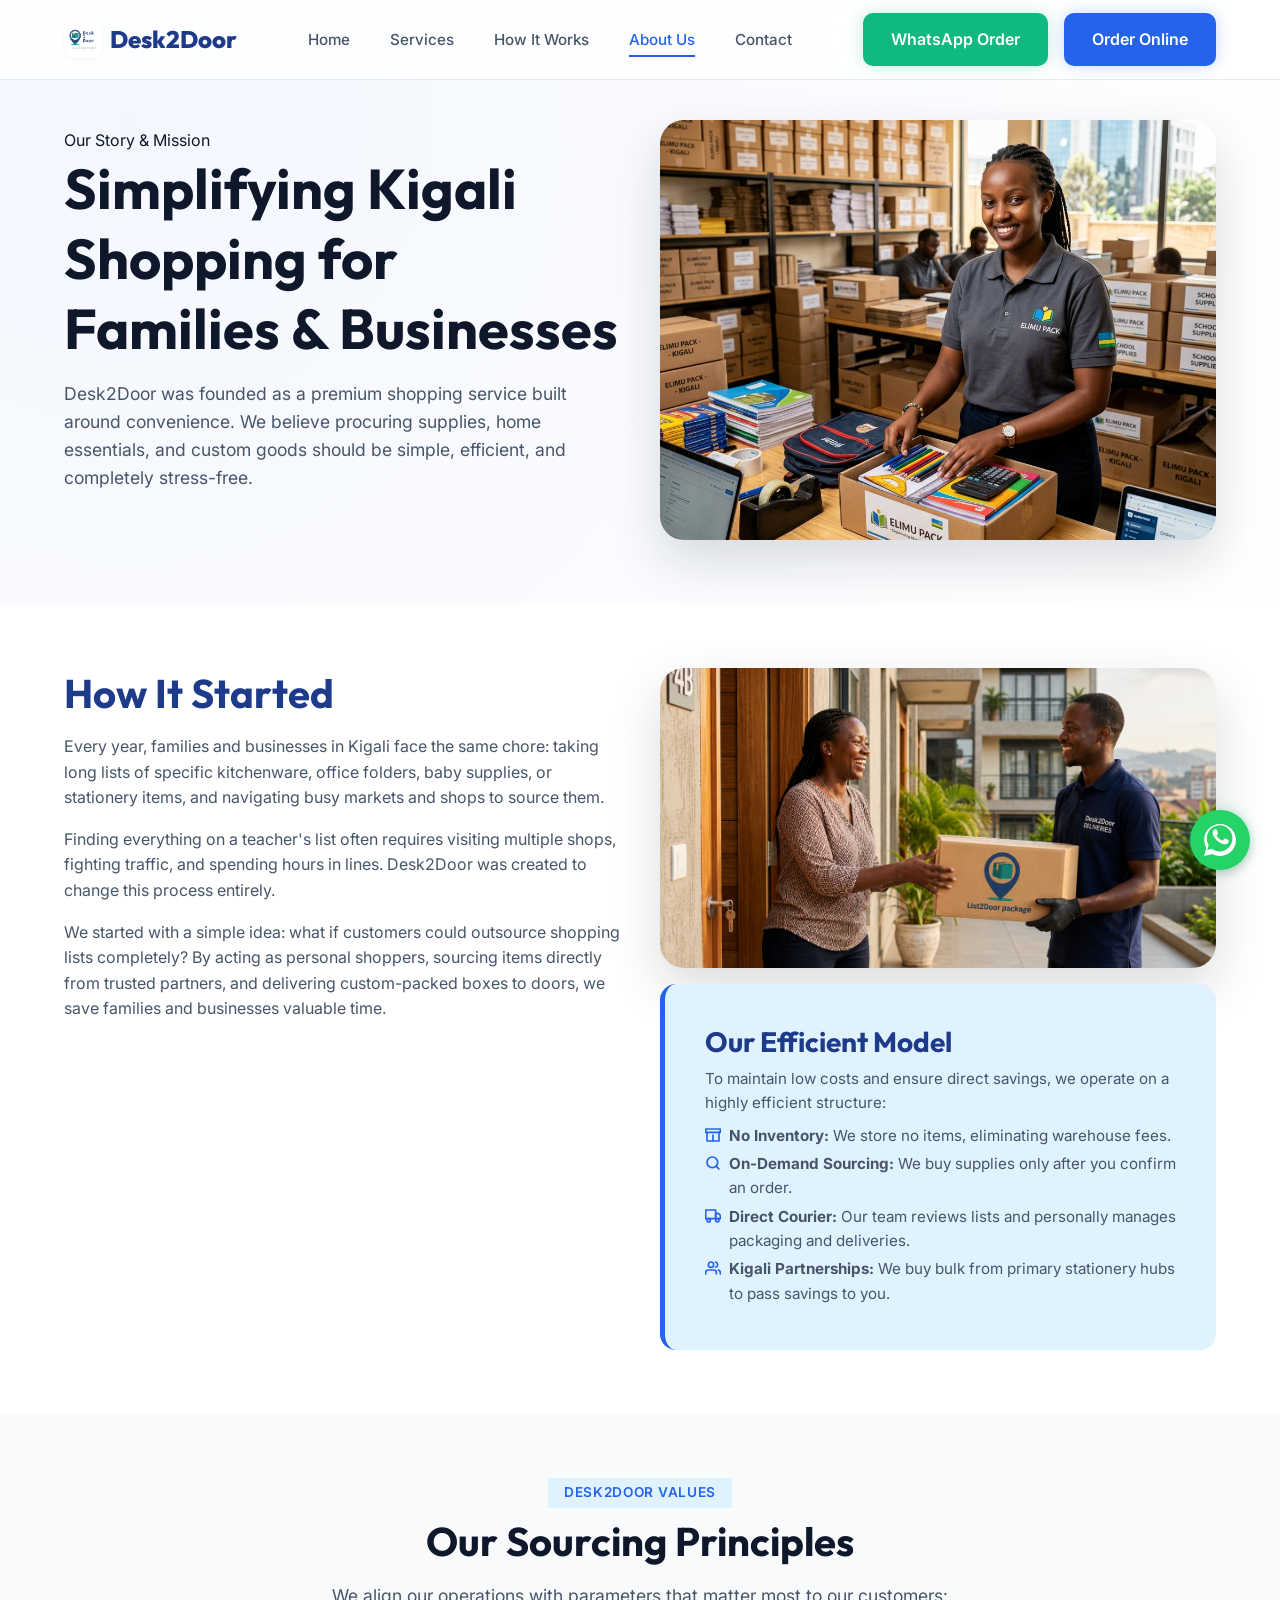
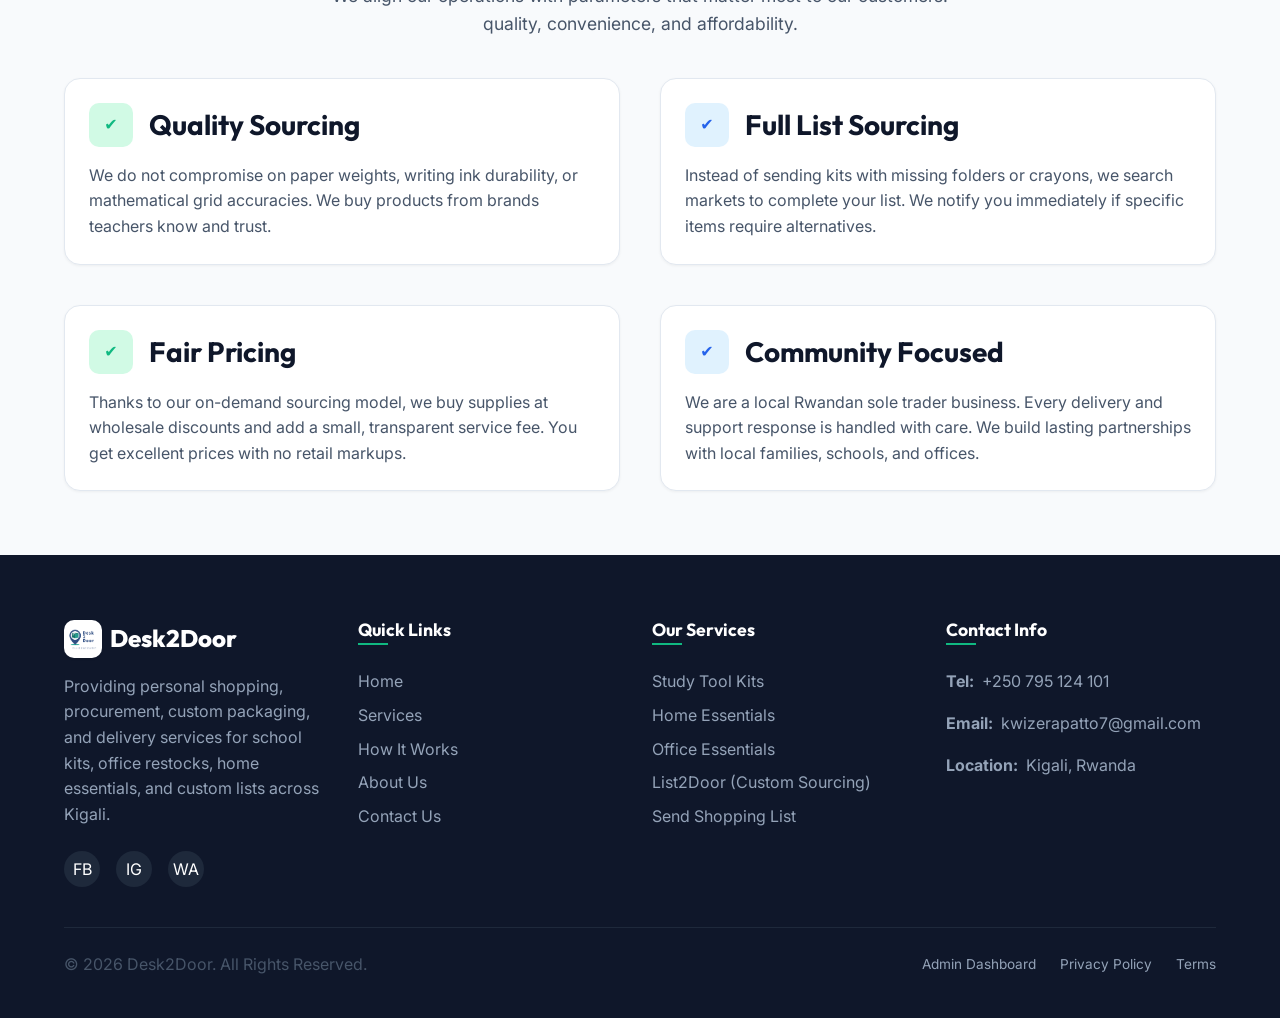
==== about.html @ 7e9309b1 "Initial commit - Desk2Door website" ====
<!DOCTYPE html>
<html lang="en">
<head>
    <meta charset="UTF-8">
    <meta name="viewport" content="width=device-width, initial-scale=1.0">
    <title>About Our Sourcing Business - Desk2Door</title>
    <meta name="description" content="Discover the story of Desk2Door. A premium personal shopping, procurement, custom packaging, and doorstep delivery service across Kigali.">
    <link rel="stylesheet" href="css/style.css">
</head>
<body>

    <!-- STICKY HEADER -->
    <header class="header">
        <div class="container">
            <a href="index.html" class="logo">
                <img src="images/logo.png" alt="Desk2Door Logo" class="logo-icon-img">
                Desk2Door
            </a>
            
            <ul class="nav-menu">
                <li><a href="index.html" class="nav-link">Home</a></li>
                <li><a href="services.html" class="nav-link">Services</a></li>
                <li><a href="how-it-works.html" class="nav-link">How It Works</a></li>
                <li><a href="about.html" class="nav-link active">About Us</a></li>
                <li><a href="contact.html" class="nav-link">Contact</a></li>
            </ul>
            
            <div class="header-actions">
                <a href="https://wa.me/250795124101?text=Hi%20Desk2Door%2C%20I%27d%20like%20to%20place%20an%20order." class="btn btn-secondary" target="_blank" rel="noopener">WhatsApp Order</a>
                <a href="order.html" class="btn btn-primary">Order Online</a>
            </div>
            
            <div class="hamburger">
                <span></span>
                <span></span>
                <span></span>
            </div>
        </div>
    </header>

    <!-- PAGE HERO -->
    <section class="section section-alt about-hero">
        <div class="container grid-2">
            <div class="hero-content reveal">
                <span class="tag tag-green">Our Story & Mission</span>
                <h1 style="margin-bottom: var(--space-md);">Simplifying Kigali Shopping for Families & Businesses</h1>
                <p class="hero-desc">Desk2Door was founded as a premium shopping service built around convenience. We believe procuring supplies, home essentials, and custom goods should be simple, efficient, and completely stress-free.</p>
            </div>
            <div class="flex-center reveal delay-200" style="position: relative;">
                <img
                    src="images/about_team.jpg"
                    alt="Desk2Door founder packing an order in Kigali"
                    class="about-photo"
                    loading="eager"
                />
            </div>
        </div>
    </section>

    <!-- STORY DETAILS -->
    <section class="section">
        <div class="container">
            <div class="grid-2">
                <div class="reveal">
                    <h2 style="margin-bottom: var(--space-md); color: var(--primary);">How It Started</h2>
                    <p style="margin-bottom: var(--space-md);">Every year, families and businesses in Kigali face the same chore: taking long lists of specific kitchenware, office folders, baby supplies, or stationery items, and navigating busy markets and shops to source them.</p>
                    <p style="margin-bottom: var(--space-md);">Finding everything on a teacher's list often requires visiting multiple shops, fighting traffic, and spending hours in lines. Desk2Door was created to change this process entirely.</p>
                    <p>We started with a simple idea: what if customers could outsource shopping lists completely? By acting as personal shoppers, sourcing items directly from trusted partners, and delivering custom-packed boxes to doors, we save families and businesses valuable time.</p>
                </div>
                
                <div class="reveal delay-200">
                    <img
                        src="images/hero_delivery 2.png"
                        alt="Desk2Door delivering an order to a customer in Kigali"
                        class="about-photo"
                        loading="lazy"
                        style="height: 300px; margin-bottom: var(--space-md);"
                    />
                    <div style="background-color: var(--accent); padding: var(--space-xl); border-radius: var(--radius-lg); border-left: 5px solid var(--primary-light);">
                        <h3 style="margin-bottom: var(--space-sm); color: var(--primary);">Our Efficient Model</h3>
                        <p style="font-size: 0.95rem; margin-bottom: var(--space-sm);">To maintain low costs and ensure direct savings, we operate on a highly efficient structure:</p>
                        <ul style="list-style: none; font-size: 0.95rem; color: var(--text-muted);">
                            <li style="margin-bottom: var(--space-xs); display: flex; gap: 8px; align-items: flex-start;">
                                <svg width="16" height="16" viewBox="0 0 24 24" fill="none" stroke="currentColor" stroke-width="2.5" stroke-linecap="round" stroke-linejoin="round" style="flex-shrink: 0; margin-top: 3px; color: var(--primary-light);"><polyline points="21 8 21 21 3 21 3 8"></polyline><rect x="1" y="3" width="22" height="5"></rect><line x1="12" y1="12" x2="12" y2="21"></line></svg>
                                <span><strong>No Inventory:</strong> We store no items, eliminating warehouse fees.</span>
                            </li>
                            <li style="margin-bottom: var(--space-xs); display: flex; gap: 8px; align-items: flex-start;">
                                <svg width="16" height="16" viewBox="0 0 24 24" fill="none" stroke="currentColor" stroke-width="2.5" stroke-linecap="round" stroke-linejoin="round" style="flex-shrink: 0; margin-top: 3px; color: var(--primary-light);"><circle cx="11" cy="11" r="8"></circle><line x1="21" y1="21" x2="16.65" y2="16.65"></line></svg>
                                <span><strong>On-Demand Sourcing:</strong> We buy supplies only after you confirm an order.</span>
                            </li>
                            <li style="margin-bottom: var(--space-xs); display: flex; gap: 8px; align-items: flex-start;">
                                <svg width="16" height="16" viewBox="0 0 24 24" fill="none" stroke="currentColor" stroke-width="2.5" stroke-linecap="round" stroke-linejoin="round" style="flex-shrink: 0; margin-top: 3px; color: var(--primary-light);"><rect x="1" y="3" width="15" height="13"></rect><polygon points="16 8 20 8 23 11 23 16 16 16 16 8"></polygon><circle cx="5.5" cy="18.5" r="2.5"></circle><circle cx="18.5" cy="18.5" r="2.5"></circle></svg>
                                <span><strong>Direct Courier:</strong> Our team reviews lists and personally manages packaging and deliveries.</span>
                            </li>
                            <li style="margin-bottom: var(--space-xs); display: flex; gap: 8px; align-items: flex-start;">
                                <svg width="16" height="16" viewBox="0 0 24 24" fill="none" stroke="currentColor" stroke-width="2.5" stroke-linecap="round" stroke-linejoin="round" style="flex-shrink: 0; margin-top: 3px; color: var(--primary-light);"><path d="M17 21v-2a4 4 0 0 0-4-4H5a4 4 0 0 0-4 4v2"></path><circle cx="9" cy="7" r="4"></circle><path d="M23 21v-2a4 4 0 0 0-3-3.87"></path><path d="M16 3.13a4 4 0 0 1 0 7.75"></path></svg>
                                <span><strong>Kigali Partnerships:</strong> We buy bulk from primary stationery hubs to pass savings to you.</span>
                            </li>
                        </ul>
                    </div>
                </div>
            </div>
        </div>
    </section>


    <!-- CORE VALUE PROPOSITIONS -->
    <section class="section section-alt">
        <div class="container">
            <div class="section-header reveal">
                <span class="tag">Desk2Door Values</span>
                <h2>Our Sourcing Principles</h2>
                <p>We align our operations with parameters that matter most to our customers: quality, convenience, and affordability.</p>
            </div>
            
            <div class="about-features-grid">
                <!-- Quality Sourcing -->
                <div class="core-val-card reveal delay-100">
                    <div class="core-val-header">
                        <div class="core-val-icon flex-center">✔</div>
                        <h3>Quality Sourcing</h3>
                    </div>
                    <p>We do not compromise on paper weights, writing ink durability, or mathematical grid accuracies. We buy products from brands teachers know and trust.</p>
                </div>

                <!-- Complete Fulfillment -->
                <div class="core-val-card reveal delay-200">
                    <div class="core-val-header">
                        <div class="core-val-icon flex-center">✔</div>
                        <h3>Full List Sourcing</h3>
                    </div>
                    <p>Instead of sending kits with missing folders or crayons, we search markets to complete your list. We notify you immediately if specific items require alternatives.</p>
                </div>

                <!-- Affordable Options -->
                <div class="core-val-card reveal delay-300">
                    <div class="core-val-header">
                        <div class="core-val-icon flex-center">✔</div>
                        <h3>Fair Pricing</h3>
                    </div>
                    <p>Thanks to our on-demand sourcing model, we buy supplies at wholesale discounts and add a small, transparent service fee. You get excellent prices with no retail markups.</p>
                </div>

                <!-- Personal Service -->
                <div class="core-val-card reveal delay-400">
                    <div class="core-val-header">
                        <div class="core-val-icon flex-center">✔</div>
                        <h3>Community Focused</h3>
                    </div>
                    <p>We are a local Rwandan sole trader business. Every delivery and support response is handled with care. We build lasting partnerships with local families, schools, and offices.</p>
                </div>
            </div>
        </div>
    </section>

    <!-- FOOTER -->
    <footer class="footer">
        <div class="container">
            <div class="grid-4 footer-top">
                <div class="footer-col">
                    <a href="index.html" class="footer-logo">
                        <img src="images/logo.png" alt="Desk2Door Logo" class="logo-icon-img">
                        Desk2Door
                    </a>
                    <p class="footer-desc">Providing personal shopping, procurement, custom packaging, and delivery services for school kits, office restocks, home essentials, and custom lists across Kigali.</p>
                    <div class="footer-socials">
                        <a href="#" class="footer-social-icon flex-center">FB</a>
                        <a href="#" class="footer-social-icon flex-center">IG</a>
                        <button class="footer-social-icon flex-center" data-wa-trigger="whatsapp_order" style="cursor:pointer; border:none;">WA</button>
                    </div>
                </div>
                <div class="footer-col">
                    <h4>Quick Links</h4>
                    <ul class="footer-links">
                        <li><a href="index.html">Home</a></li>
                        <li><a href="services.html">Services</a></li>
                        <li><a href="how-it-works.html">How It Works</a></li>
                        <li><a href="about.html">About Us</a></li>
                        <li><a href="contact.html">Contact Us</a></li>
                    </ul>
                </div>
                <div class="footer-col">
                    <h4>Our Services</h4>
                    <ul class="footer-links">
                        <li><a href="services.html">Study Tool Kits</a></li>
                        <li><a href="services.html">Home Essentials</a></li>
                        <li><a href="services.html">Office Essentials</a></li>
                        <li><a href="services.html">List2Door (Custom Sourcing)</a></li>
                        <li><a href="order.html">Send Shopping List</a></li>
                    </ul>
                </div>
                <div class="footer-col">
                    <h4>Contact Info</h4>
                    <ul class="footer-contact-info">
                        <li>
                            <strong>Tel:</strong> +250 795 124 101
                        </li>
                        <li>
                            <strong>Email:</strong> kwizerapatto7@gmail.com
                        </li>
                        <li>
                            <strong>Location:</strong> Kigali, Rwanda
                        </li>
                    </ul>
                </div>
            </div>
            <div class="footer-bottom">
                <p>&copy; 2026 Desk2Door. All Rights Reserved.</p>
                <div class="footer-bottom-links">
                    <a href="admin.html">Admin Dashboard</a>
                    <a href="#">Privacy Policy</a>
                    <a href="#">Terms</a>
                </div>
            </div>
        </div>
    </footer>

    <!-- WHATSAPP FLOATING BUTTON -->
    <a href="#" class="whatsapp-float flex-center" aria-label="Chat on WhatsApp">
        <svg viewBox="0 0 24 24" width="32" height="32" fill="currentColor">
            <path d="M.057 24l1.687-6.163c-1.041-1.804-1.588-3.849-1.587-5.946C.06 5.348 5.397.01 12.008.01c3.202.001 6.212 1.248 8.477 3.517 2.266 2.268 3.507 5.28 3.505 8.484-.004 6.657-5.34 11.997-11.953 11.997-2.005-.001-3.973-.504-5.729-1.464L0 24zm6.59-4.846c1.6.95 3.188 1.449 4.825 1.451 5.436 0 9.86-4.37 9.864-9.799.002-2.63-1.023-5.101-2.885-6.963C16.788 2.016 14.316.99 11.992.99c-5.442 0-9.87 4.372-9.874 9.802-.001 1.768.479 3.49 1.39 5.031l-.993 3.624 3.737-.977zm11.272-7.225c-.297-.148-1.758-.867-2.03-.967-.273-.099-.471-.148-.669.149-.197.297-.767.966-.94 1.164-.173.199-.347.223-.644.075-.297-.15-1.255-.463-2.39-1.475-.883-.788-1.48-1.761-1.653-2.059-.173-.297-.018-.458.13-.606.134-.133.298-.347.446-.52.149-.174.198-.298.298-.497.099-.198.05-.371-.025-.52-.075-.149-.669-1.612-.916-2.207-.242-.579-.487-.5-.669-.51-.173-.008-.371-.01-.568-.01-.198 0-.52.074-.792.372-.272.297-1.04 1.016-1.04 2.479 0 1.462 1.065 2.875 1.213 3.074.149.198 2.096 3.2 5.077 4.487.709.306 1.262.489 1.694.625.712.227 1.36.195 1.871.118.571-.085 1.758-.719 2.006-1.413.248-.694.248-1.289.173-1.413-.074-.124-.272-.198-.57-.347z"/>
        </svg>
    </a>

    <!-- SCRIPTS -->
    <script src="js/main.js"></script>
</body>
</html>
---- css/style.css ----
/* 
========================================================================
   Desk2Door - Design System & Global Stylesheet
========================================================================
   Brand Identity: Professional, Trustworthy, Modern, Family-Friendly
   Primary Colors: Deep Royal Blue (#1E3A8A) & Emerald Green (#10B981)
========================================================================
*/

@import url('https://fonts.googleapis.com/css2?family=Inter:wght@300;400;500;600;700&family=Outfit:wght@400;500;600;700;800&display=swap');

:root {
    /* Colors */
    --primary: #1E3A8A; /* Trustworthy Deep Blue */
    --primary-light: #2563EB; /* Interactive Blue */
    --primary-rgb: 30, 58, 138;
    --secondary: #10B981; /* Emerald Green for Actions/Education */
    --secondary-dark: #059669;
    --secondary-rgb: 16, 185, 129;
    --accent: #E0F2FE; /* Light sky blue background tint */
    --accent-green: #D1FAE5; /* Light emerald tint */
    
    /* Neutrals */
    --bg-main: #FFFFFF;
    --bg-alt: #F8FAFC; /* Soft Slate-50 */
    --bg-card: #FFFFFF;
    --border-color: #E2E8F0; /* Slate-200 */
    --text-main: #0F172A; /* Slate-900 */
    --text-muted: #475569; /* Slate-600 */
    --text-light: #64748B; /* Slate-500 */
    --white: #FFFFFF;
    --black: #000000;
    
    /* Typography */
    --font-sans: 'Inter', system-ui, -apple-system, BlinkMacSystemFont, sans-serif;
    --font-title: 'Outfit', var(--font-sans);
    
    /* Spacing */
    --space-xs: 0.25rem;
    --space-sm: 0.5rem;
    --space-md: 1rem;
    --space-lg: 1.5rem;
    --space-xl: 2.5rem;
    --space-xxl: 4rem;
    
    /* Borders & Shadow */
    --radius-sm: 6px;
    --radius-md: 10px;
    --radius-lg: 16px;
    --radius-xl: 24px;
    --radius-round: 50%;
    
    --shadow-sm: 0 1px 3px rgba(0, 0, 0, 0.05);
    --shadow-md: 0 4px 6px -1px rgba(0, 0, 0, 0.05), 0 2px 4px -1px rgba(0, 0, 0, 0.03);
    --shadow-lg: 0 10px 25px -5px rgba(0, 0, 0, 0.05), 0 8px 10px -6px rgba(0, 0, 0, 0.03);
    --shadow-xl: 0 25px 50px -12px rgba(15, 23, 42, 0.08);
    --shadow-glow-blue: 0 0 15px rgba(37, 99, 235, 0.25);
    --shadow-glow-green: 0 0 15px rgba(16, 185, 129, 0.25);
    
    /* Animation Transitions */
    --transition-fast: 0.15s ease;
    --transition-normal: 0.3s cubic-bezier(0.4, 0, 0.2, 1);
    --transition-slow: 0.5s cubic-bezier(0.4, 0, 0.2, 1);
    
    /* Headers & Layout height variables */
    --header-height: 80px;
}

/* ========================================================================
   Reset & Base Styles
   ======================================================================== */
*, *::before, *::after {
    box-sizing: border-box;
    margin: 0;
    padding: 0;
}

html {
    scroll-behavior: smooth;
    font-size: 16px;
    -webkit-tap-highlight-color: transparent;
}

body {
    font-family: var(--font-sans);
    color: var(--text-main);
    background-color: var(--bg-main);
    line-height: 1.6;
    overflow-x: hidden;
    -webkit-font-smoothing: antialiased;
}

a {
    color: inherit;
    text-decoration: none;
    transition: var(--transition-fast);
}

button, input, select, textarea {
    font-family: inherit;
    font-size: inherit;
    color: inherit;
    border: none;
    background: none;
    outline: none;
}

img, svg {
    max-width: 100%;
    height: auto;
    display: block;
}

/* Typography elements */
h1, h2, h3, h4, h5, h6 {
    font-family: var(--font-title);
    font-weight: 700;
    line-height: 1.25;
    color: var(--text-main);
}

h1 { font-size: 2.5rem; }
h2 { font-size: 2rem; }
h3 { font-size: 1.5rem; }
h4 { font-size: 1.25rem; }

@media (min-width: 768px) {
    h1 { font-size: 3.5rem; }
    h2 { font-size: 2.5rem; }
    h3 { font-size: 1.75rem; }
}

p {
    color: var(--text-muted);
}

/* ========================================================================
   Layout Utilities
   ======================================================================== */
.container {
    width: 100%;
    max-width: 1200px;
    margin: 0 auto;
    padding: 0 var(--space-lg);
}

.section {
    padding: var(--space-xxl) 0;
}

.section-alt {
    background-color: var(--bg-alt);
}

.flex-center {
    display: flex;
    align-items: center;
    justify-content: center;
}

.grid-2 {
    display: grid;
    grid-template-columns: 1fr;
    gap: var(--space-xl);
}

.grid-3 {
    display: grid;
    grid-template-columns: 1fr;
    gap: var(--space-lg);
}

.grid-4 {
    display: grid;
    grid-template-columns: 1fr;
    gap: var(--space-lg);
}

@media (min-width: 768px) {
    .grid-2 { grid-template-columns: repeat(2, 1fr); }
    .grid-3 { grid-template-columns: repeat(3, 1fr); }
    .grid-4 { grid-template-columns: repeat(2, 1fr); }
}

@media (min-width: 1024px) {
    .grid-4 { grid-template-columns: repeat(4, 1fr); }
}

.section-header {
    text-align: center;
    max-width: 650px;
    margin: 0 auto var(--space-xl) auto;
}

.section-header .tag {
    display: inline-block;
    padding: var(--space-xs) var(--space-md);
    background-color: var(--accent);
    color: var(--primary-light);
    border-radius: var(--radius-full);
    font-size: 0.85rem;
    font-weight: 600;
    text-transform: uppercase;
    letter-spacing: 0.05em;
    margin-bottom: var(--space-sm);
}

.section-header .tag-green {
    background-color: var(--accent-green);
    color: var(--secondary-dark);
}

.section-header h2 {
    margin-bottom: var(--space-md);
}

.section-header p {
    font-size: 1.1rem;
}

/* ========================================================================
   Buttons
   ======================================================================== */
.btn {
    display: inline-flex;
    align-items: center;
    justify-content: center;
    padding: 0.85rem 1.75rem;
    font-weight: 600;
    border-radius: var(--radius-md);
    cursor: pointer;
    transition: var(--transition-normal);
    gap: var(--space-sm);
    text-align: center;
    position: relative;
    overflow: hidden;
}

.btn-primary {
    background-color: var(--primary-light);
    color: var(--white);
    box-shadow: var(--shadow-glow-blue);
}

.btn-primary:hover {
    background-color: var(--primary);
    transform: translateY(-2px);
    box-shadow: 0 12px 20px -5px rgba(37, 99, 235, 0.4);
}

.btn-secondary {
    background-color: var(--secondary);
    color: var(--white);
    box-shadow: var(--shadow-glow-green);
}

.btn-secondary:hover {
    background-color: var(--secondary-dark);
    transform: translateY(-2px);
    box-shadow: 0 12px 20px -5px rgba(16, 185, 129, 0.4);
}

.btn-outline {
    background-color: transparent;
    color: var(--primary);
    border: 2px solid var(--primary);
}

.btn-outline:hover {
    background-color: var(--accent);
    transform: translateY(-2px);
}

.btn-white {
    background-color: var(--white);
    color: var(--primary-light);
    box-shadow: var(--shadow-md);
}

.btn-white:hover {
    background-color: var(--bg-alt);
    transform: translateY(-2px);
    box-shadow: var(--shadow-lg);
}

.btn-block {
    display: flex;
    width: 100%;
}

/* ========================================================================
   Navigation Header
   ======================================================================== */
.header {
    height: var(--header-height);
    background-color: rgba(255, 255, 255, 0.8);
    backdrop-filter: blur(12px);
    -webkit-backdrop-filter: blur(12px);
    border-bottom: 1px solid var(--border-color);
    position: fixed;
    top: 0;
    left: 0;
    width: 100%;
    z-index: 1000;
    transition: var(--transition-normal);
}

.header.scrolled {
    height: 70px;
    box-shadow: var(--shadow-sm);
    background-color: rgba(255, 255, 255, 0.95);
}

.header .container {
    height: 100%;
    display: flex;
    align-items: center;
    justify-content: space-between;
}

.logo {
    display: flex;
    align-items: center;
    gap: var(--space-sm);
    font-family: var(--font-title);
    font-size: 1.5rem;
    font-weight: 800;
    color: var(--primary);
}

.logo span {
    color: var(--secondary);
}

.logo-icon {
    width: 38px;
    height: 38px;
    background: linear-gradient(135deg, var(--primary-light), var(--secondary));
    border-radius: var(--radius-md);
    color: var(--white);
    font-weight: 800;
    display: flex;
    align-items: center;
    justify-content: center;
    font-size: 1.25rem;
    box-shadow: var(--shadow-md);
}

.logo-icon-img {
    width: 38px;
    height: 38px;
    object-fit: contain;
    border-radius: var(--radius-md);
    box-shadow: var(--shadow-sm);
    display: block;
}


.nav-menu {
    display: flex;
    align-items: center;
    gap: var(--space-xl);
    list-style: none;
}

.nav-link {
    font-size: 0.95rem;
    font-weight: 500;
    color: var(--text-muted);
    position: relative;
    padding: var(--space-sm) 0;
}

.nav-link::after {
    content: '';
    position: absolute;
    bottom: 0;
    left: 0;
    width: 0;
    height: 2px;
    background-color: var(--primary-light);
    transition: var(--transition-normal);
}

.nav-link:hover, .nav-link.active {
    color: var(--primary-light);
}

.nav-link.active::after {
    width: 100%;
}

.header-actions {
    display: flex;
    align-items: center;
    gap: var(--space-md);
}

.hamburger {
    display: none;
    cursor: pointer;
    flex-direction: column;
    justify-content: space-between;
    width: 24px;
    height: 18px;
}

.hamburger span {
    display: block;
    height: 2px;
    width: 100%;
    background-color: var(--text-main);
    border-radius: var(--radius-full);
    transition: var(--transition-normal);
}

@media (max-width: 991px) {
    .hamburger {
        display: flex;
    }
    
    .nav-menu {
        position: fixed;
        top: var(--header-height);
        left: -100%;
        width: 100%;
        height: calc(100vh - var(--header-height));
        background-color: var(--bg-main);
        flex-direction: column;
        align-items: center;
        justify-content: flex-start;
        padding-top: var(--space-xl);
        gap: var(--space-lg);
        transition: var(--transition-normal);
        border-top: 1px solid var(--border-color);
        box-shadow: var(--shadow-xl);
    }
    
    .nav-menu.active {
        left: 0;
    }
    
    .header-actions {
        display: flex;
        gap: var(--space-sm);
    }

    .header-actions .btn {
        font-size: 0.78rem;
        padding: 0.45rem 0.8rem;
        white-space: nowrap;
    }
    
    .nav-menu .menu-cta {
        width: 80%;
        margin-top: var(--space-md);
    }
    
    /* Hamburger toggle animation */
    .hamburger.active span:nth-child(1) {
        transform: translateY(8px) rotate(45deg);
    }
    
    .hamburger.active span:nth-child(2) {
        opacity: 0;
    }
    
    .hamburger.active span:nth-child(3) {
        transform: translateY(-8px) rotate(-45deg);
    }
}

/* ========================================================================
   Hero Section
   ======================================================================== */
.hero {
    padding-top: calc(var(--header-height) + var(--space-xl));
    padding-bottom: var(--space-xxl);
    background: radial-gradient(circle at 80% 20%, rgba(16, 185, 129, 0.08) 0%, rgba(37, 99, 235, 0.05) 50%, #ffffff 100%);
    position: relative;
    overflow: hidden;
}

.hero::after {
    content: '';
    position: absolute;
    width: 300px;
    height: 300px;
    border-radius: var(--radius-round);
    background: radial-gradient(circle, rgba(16, 185, 129, 0.1) 0%, transparent 70%);
    bottom: -100px;
    left: -50px;
    z-index: -1;
}

.hero-content {
    display: flex;
    flex-direction: column;
    justify-content: center;
}

.hero-tag {
    display: inline-flex;
    align-items: center;
    gap: var(--space-sm);
    padding: var(--space-xs) var(--space-md);
    background-color: var(--accent-green);
    color: var(--secondary-dark);
    border-radius: var(--radius-full);
    font-size: 0.85rem;
    font-weight: 600;
    width: fit-content;
    margin-bottom: var(--space-md);
    box-shadow: var(--shadow-sm);
}

.hero-tag svg {
    fill: currentColor;
}

.hero-title {
    margin-bottom: var(--space-md);
    letter-spacing: -0.02em;
}

.hero-title span {
    background: linear-gradient(135deg, var(--primary-light), var(--secondary));
    -webkit-background-clip: text;
    -webkit-text-fill-color: transparent;
}

.hero-desc {
    font-size: 1.1rem;
    margin-bottom: var(--space-xl);
    max-width: 550px;
}

.hero-actions {
    display: flex;
    flex-wrap: wrap;
    gap: var(--space-md);
    margin-bottom: var(--space-xl);
}

.hero-stats {
    display: grid;
    grid-template-columns: repeat(3, 1fr);
    gap: var(--space-md);
    border-top: 1px solid var(--border-color);
    padding-top: var(--space-lg);
    max-width: 500px;
}

.hero-stat-val {
    font-family: var(--font-title);
    font-size: 1.75rem;
    font-weight: 800;
    color: var(--primary);
}

.hero-stat-lbl {
    font-size: 0.85rem;
    color: var(--text-light);
}

.hero-image-wrapper {
    position: relative;
    display: flex;
    justify-content: center;
    align-items: center;
}

.hero-image-bg {
    position: absolute;
    width: 85%;
    height: 85%;
    background: linear-gradient(135deg, rgba(37, 99, 235, 0.1) 0%, rgba(16, 185, 129, 0.1) 100%);
    border-radius: 30% 70% 70% 30% / 30% 30% 70% 70%;
    z-index: 1;
    animation: blobMorph 12s ease-in-out infinite alternate;
}

.hero-image {
    z-index: 2;
    filter: drop-shadow(0 20px 30px rgba(15, 23, 42, 0.12));
    border-radius: var(--radius-lg);
    object-fit: cover;
    width: 80%;
}

/* Real photo version of hero image */
.hero-photo {
    z-index: 2;
    width: 100%;
    height: 480px;
    object-fit: cover;
    object-position: center top;
    border-radius: var(--radius-xl);
    box-shadow: 0 25px 60px rgba(15, 23, 42, 0.18);
    display: block;
}

/* Category card photo thumbnail */
.category-card-photo {
    width: 100%;
    height: 160px;
    object-fit: cover;
    border-radius: var(--radius-md) var(--radius-md) 0 0;
    display: block;
    transition: transform 0.4s ease;
}

.category-card:hover .category-card-photo {
    transform: scale(1.05);
}

/* Service card photo */
.service-photo {
    width: 100%;
    height: 200px;
    object-fit: cover;
    border-radius: var(--radius-md) var(--radius-md) 0 0;
    display: block;
    transition: transform 0.4s ease;
}

.service-card:hover .service-photo {
    transform: scale(1.04);
}

/* About page story photo */
.about-photo {
    width: 100%;
    height: 420px;
    object-fit: cover;
    object-position: center;
    border-radius: var(--radius-xl);
    box-shadow: 0 20px 50px rgba(15, 23, 42, 0.15);
    display: block;
}

.floating-card {
    position: absolute;
    background-color: var(--white);
    padding: var(--space-sm) var(--space-md);
    border-radius: var(--radius-md);
    box-shadow: var(--shadow-lg);
    display: flex;
    align-items: center;
    gap: var(--space-sm);
    z-index: 3;
    animation: floating 4s ease-in-out infinite;
}

.floating-card-1 {
    top: 10%;
    left: 5%;
    animation-delay: 0s;
}

.floating-card-2 {
    bottom: 15%;
    right: 5%;
    animation-delay: 2s;
}

.floating-card-icon {
    width: 32px;
    height: 32px;
    background-color: var(--accent-green);
    color: var(--secondary);
    border-radius: var(--radius-round);
    display: flex;
    align-items: center;
    justify-content: center;
    font-size: 0.95rem;
}

.floating-card-1 .floating-card-icon {
    background-color: var(--accent);
    color: var(--primary-light);
}

.floating-card-text p {
    font-weight: 700;
    font-size: 0.85rem;
    color: var(--text-main);
}

.floating-card-text span {
    font-size: 0.75rem;
    color: var(--text-light);
}

/* Morphing Blob & Float Keyframes */
@keyframes blobMorph {
    0% { border-radius: 30% 70% 70% 30% / 30% 30% 70% 70%; }
    50% { border-radius: 50% 50% 30% 70% / 50% 60% 40% 60%; }
    100% { border-radius: 70% 30% 50% 50% / 30% 60% 40% 70%; }
}

@keyframes floating {
    0% { transform: translateY(0px); }
    50% { transform: translateY(-10px); }
    100% { transform: translateY(0px); }
}

@keyframes pulse {
    0% { transform: scale(1); box-shadow: 0 0 0 0 rgba(16, 185, 129, 0.4); }
    70% { transform: scale(1.05); box-shadow: 0 0 0 15px rgba(16, 185, 129, 0); }
    100% { transform: scale(1); box-shadow: 0 0 0 0 rgba(16, 185, 129, 0); }
}

/* ========================================================================
   Features & Benefits Sections
   ======================================================================== */
.benefit-card {
    background-color: var(--bg-card);
    border: 1px solid var(--border-color);
    border-radius: var(--radius-lg);
    padding: var(--space-xl);
    transition: var(--transition-normal);
    position: relative;
    overflow: hidden;
}

.benefit-card::before {
    content: '';
    position: absolute;
    top: 0;
    left: 0;
    width: 4px;
    height: 100%;
    background: linear-gradient(to bottom, var(--primary-light), var(--secondary));
    opacity: 0;
    transition: var(--transition-normal);
}

.benefit-card:hover {
    transform: translateY(-5px);
    box-shadow: var(--shadow-lg);
    border-color: transparent;
}

.benefit-card:hover::before {
    opacity: 1;
}

.benefit-icon-box {
    width: 50px;
    height: 50px;
    background-color: var(--accent);
    color: var(--primary-light);
    border-radius: var(--radius-md);
    margin-bottom: var(--space-lg);
    font-size: 1.5rem;
}

.benefit-card:nth-child(even) .benefit-icon-box {
    background-color: var(--accent-green);
    color: var(--secondary);
}

.benefit-card h3 {
    margin-bottom: var(--space-sm);
}

/* ========================================================================
   Timeline Process (How It Works)
   ======================================================================== */
.timeline {
    position: relative;
    max-width: 800px;
    margin: 0 auto;
    padding: var(--space-md) 0;
}

.timeline::after {
    content: '';
    position: absolute;
    width: 3px;
    background-color: var(--border-color);
    top: 0;
    bottom: 0;
    left: 31px;
    margin-left: -1.5px;
}

.timeline-item {
    padding: var(--space-md) var(--space-md) var(--space-xl) var(--space-xxl);
    position: relative;
    background-color: transparent;
}

.timeline-badge {
    width: 40px;
    height: 40px;
    border-radius: var(--radius-round);
    background-color: var(--white);
    border: 3px solid var(--primary-light);
    position: absolute;
    left: 11px;
    top: 15px;
    z-index: 2;
    color: var(--primary);
    font-weight: 700;
    font-family: var(--font-title);
    font-size: 1.1rem;
}

.timeline-item:nth-child(even) .timeline-badge {
    border-color: var(--secondary);
    color: var(--secondary-dark);
}

.timeline-content {
    background-color: var(--bg-card);
    padding: var(--space-lg);
    border-radius: var(--radius-lg);
    border: 1px solid var(--border-color);
    box-shadow: var(--shadow-sm);
    transition: var(--transition-normal);
}

.timeline-content:hover {
    transform: translateX(5px);
    box-shadow: var(--shadow-md);
    border-color: rgba(var(--primary-rgb), 0.2);
}

.timeline-content h3 {
    margin-bottom: var(--space-sm);
}

@media (min-width: 768px) {
    .timeline::after {
        left: 50%;
    }
    
    .timeline-item {
        width: 50%;
        padding: var(--space-lg) var(--space-xl);
    }
    
    .timeline-item:nth-child(odd) {
        left: 0;
        text-align: right;
    }
    
    .timeline-item:nth-child(even) {
        left: 50%;
    }
    
    .timeline-badge {
        left: 50%;
        margin-left: -20px;
        top: 25px;
    }
    
    .timeline-item:nth-child(odd) .timeline-content:hover {
        transform: translateX(-5px);
    }
}

/* ========================================================================
   Pricing / Service Tiers (Services Page)
   ======================================================================== */
.pricing-card {
    background-color: var(--bg-card);
    border: 1px solid var(--border-color);
    border-radius: var(--radius-lg);
    padding: var(--space-xl);
    position: relative;
    display: flex;
    flex-direction: column;
    justify-content: space-between;
    transition: var(--transition-normal);
}

.pricing-card.popular {
    border: 2px solid var(--primary-light);
    box-shadow: var(--shadow-lg);
    transform: scale(1.03);
}

@media (max-width: 767px) {
    .pricing-card.popular {
        transform: scale(1);
        margin: var(--space-md) 0;
    }
}

.popular-badge {
    position: absolute;
    top: -15px;
    left: 50%;
    transform: translateX(-50%);
    background-color: var(--primary-light);
    color: var(--white);
    padding: var(--space-xs) var(--space-md);
    font-size: 0.75rem;
    font-weight: 700;
    border-radius: var(--radius-full);
    text-transform: uppercase;
    letter-spacing: 0.05em;
}

.pricing-header h3 {
    font-size: 1.5rem;
    margin-bottom: var(--space-sm);
}

.pricing-desc {
    font-size: 0.9rem;
    margin-bottom: var(--space-md);
}

.pricing-price {
    font-family: var(--font-title);
    font-size: 2.25rem;
    font-weight: 800;
    color: var(--primary);
    margin-bottom: var(--space-lg);
    display: flex;
    align-items: baseline;
}

.pricing-price span {
    font-size: 1rem;
    color: var(--text-muted);
    font-weight: 400;
    margin-left: var(--space-xs);
}

.pricing-features {
    list-style: none;
    margin-bottom: var(--space-xl);
}

.pricing-features li {
    display: flex;
    align-items: center;
    gap: var(--space-sm);
    font-size: 0.95rem;
    color: var(--text-muted);
    margin-bottom: var(--space-md);
}

.pricing-features li svg {
    color: var(--secondary);
    flex-shrink: 0;
}

/* Customized Clarification Banner */
.custom-clarification {
    background: linear-gradient(135deg, rgba(37, 99, 235, 0.05) 0%, rgba(16, 185, 129, 0.05) 100%);
    border: 1px solid rgba(var(--primary-rgb), 0.1);
    border-radius: var(--radius-lg);
    padding: var(--space-xl);
    text-align: center;
    margin-top: var(--space-xxl);
}

.custom-clarification h3 {
    margin-bottom: var(--space-sm);
    color: var(--primary);
}

/* ========================================================================
   Form Styles (Order & Contact)
   ======================================================================== */
.form-card {
    background-color: var(--bg-card);
    border: 1px solid var(--border-color);
    border-radius: var(--radius-lg);
    padding: var(--space-xl);
    box-shadow: var(--shadow-lg);
}

.form-grid {
    display: grid;
    grid-template-columns: 1fr;
    gap: var(--space-lg);
}

@media (min-width: 768px) {
    .form-grid.two-cols {
        grid-template-columns: repeat(2, 1fr);
    }
}

.form-group {
    display: flex;
    flex-direction: column;
    gap: var(--space-xs);
}

.form-label {
    font-size: 0.9rem;
    font-weight: 600;
    color: var(--text-main);
}

.form-control {
    width: 100%;
    padding: 0.75rem 1rem;
    border: 1.5px solid var(--border-color);
    border-radius: var(--radius-md);
    background-color: var(--bg-alt);
    font-family: var(--font-sans);
    transition: var(--transition-normal);
}

.form-control:focus {
    background-color: var(--white);
    border-color: var(--primary-light);
    box-shadow: 0 0 0 4px rgba(37, 99, 235, 0.1);
}

/* File Upload Field Styles */
.file-upload-wrapper {
    position: relative;
    border: 2.5px dashed var(--border-color);
    border-radius: var(--radius-lg);
    padding: var(--space-xl);
    text-align: center;
    background-color: var(--bg-alt);
    cursor: pointer;
    transition: var(--transition-normal);
}

.file-upload-wrapper.dragover, .file-upload-wrapper:hover {
    border-color: var(--primary-light);
    background-color: var(--accent);
}

.file-upload-input {
    position: absolute;
    width: 100%;
    height: 100%;
    top: 0;
    left: 0;
    opacity: 0;
    cursor: pointer;
}

.file-upload-icon {
    font-size: 2.5rem;
    color: var(--text-light);
    margin-bottom: var(--space-sm);
}

.file-upload-wrapper.has-file .file-upload-icon {
    color: var(--secondary);
}

.file-upload-text {
    font-size: 0.95rem;
    color: var(--text-muted);
}

.file-upload-text span {
    color: var(--primary-light);
    font-weight: 600;
}

.file-upload-text small {
    display: block;
    color: var(--text-light);
    margin-top: var(--space-xs);
}

/* Payment selection grid */
.payment-selector-grid {
    display: grid;
    grid-template-columns: repeat(3, 1fr);
    gap: var(--space-md);
}

@media (max-width: 576px) {
    .payment-selector-grid {
        grid-template-columns: 1fr;
    }
}

.payment-card {
    border: 2px solid var(--border-color);
    padding: var(--space-md);
    border-radius: var(--radius-md);
    text-align: center;
    cursor: pointer;
    transition: var(--transition-normal);
    position: relative;
}

.payment-card:hover {
    border-color: var(--primary-light);
    background-color: var(--accent);
}

.payment-card.selected {
    border-color: var(--primary-light);
    background-color: var(--accent);
}

.payment-card input[type="radio"] {
    position: absolute;
    opacity: 0;
}

.payment-card:focus-within {
    outline: 2px solid var(--primary-light);
    outline-offset: 2px;
}

.payment-card-icon {
    font-size: 1.5rem;
    margin-bottom: var(--space-xs);
}

.payment-card h4 {
    font-size: 0.9rem;
}

/* Dynamic Order Form Success Message */
.form-success-card {
    text-align: center;
    padding: var(--space-xxl) var(--space-xl);
}

.form-success-icon {
    width: 80px;
    height: 80px;
    background-color: var(--accent-green);
    color: var(--secondary);
    border-radius: var(--radius-round);
    font-size: 3rem;
    margin: 0 auto var(--space-lg) auto;
}

.form-success-card h2 {
    margin-bottom: var(--space-sm);
}

.form-success-card p {
    margin-bottom: var(--space-xl);
    max-width: 500px;
    margin-left: auto;
    margin-right: auto;
}

/* ========================================================================
   Testimonials (Home Page)
   ======================================================================== */
.testimonial-card {
    background-color: var(--bg-card);
    border: 1px solid var(--border-color);
    border-radius: var(--radius-lg);
    padding: var(--space-lg);
    box-shadow: var(--shadow-sm);
}

.testimonial-text {
    font-style: italic;
    margin-bottom: var(--space-lg);
}

.testimonial-author {
    display: flex;
    align-items: center;
    gap: var(--space-md);
}

.testimonial-author-img {
    width: 48px;
    height: 48px;
    border-radius: var(--radius-round);
    background-color: var(--accent);
    color: var(--primary-light);
    font-weight: 700;
    font-size: 1.1rem;
}

.testimonial-author-info h4 {
    font-size: 0.95rem;
}

.testimonial-author-info p {
    font-size: 0.85rem;
    color: var(--text-light);
}

.star-rating {
    color: #FBBF24; /* Amber star colors */
    display: flex;
    gap: var(--space-xs);
    margin-bottom: var(--space-sm);
}

/* ========================================================================
   Frequently Asked Questions (FAQ) Accordion
   ======================================================================== */
.faq-list {
    max-width: 750px;
    margin: 0 auto;
}

.faq-item {
    border-bottom: 1px solid var(--border-color);
    margin-bottom: var(--space-md);
}

.faq-question {
    display: flex;
    justify-content: space-between;
    align-items: center;
    padding: var(--space-md) 0;
    cursor: pointer;
    font-weight: 600;
    font-family: var(--font-title);
    font-size: 1.1rem;
}

.faq-toggle-icon {
    font-size: 1.25rem;
    transition: var(--transition-normal);
}

.faq-answer {
    max-height: 0;
    overflow: hidden;
    transition: max-height var(--transition-normal) ease-out;
}

.faq-answer-content {
    padding-bottom: var(--space-md);
    color: var(--text-muted);
}

.faq-item.active .faq-toggle-icon {
    transform: rotate(180deg);
}

/* ========================================================================
   Admin Dashboard Layout
   ======================================================================== */
.admin-container {
    padding-top: calc(var(--header-height) + var(--space-xl));
    padding-bottom: var(--space-xxl);
}

.admin-header-row {
    display: flex;
    justify-content: space-between;
    align-items: center;
    flex-wrap: wrap;
    gap: var(--space-md);
    margin-bottom: var(--space-xl);
}

.admin-stats-grid {
    display: grid;
    grid-template-columns: repeat(2, 1fr);
    gap: var(--space-md);
    margin-bottom: var(--space-xl);
}

@media (min-width: 992px) {
    .admin-stats-grid {
        grid-template-columns: repeat(4, 1fr);
    }
}

.admin-stat-card {
    background-color: var(--bg-card);
    border: 1px solid var(--border-color);
    border-radius: var(--radius-lg);
    padding: var(--space-lg);
    display: flex;
    align-items: center;
    gap: var(--space-md);
}

.admin-stat-icon {
    width: 48px;
    height: 48px;
    border-radius: var(--radius-md);
    background-color: var(--accent);
    color: var(--primary-light);
    font-size: 1.5rem;
}

.admin-stat-icon.green {
    background-color: var(--accent-green);
    color: var(--secondary);
}

.admin-stat-icon.amber {
    background-color: #FEF3C7;
    color: #D97706;
}

.admin-stat-icon.rose {
    background-color: #FFE4E6;
    color: #E11D48;
}

.admin-stat-info p {
    font-size: 0.85rem;
    text-transform: uppercase;
    font-weight: 600;
    color: var(--text-light);
    letter-spacing: 0.05em;
}

.admin-stat-info h3 {
    font-size: 1.75rem;
    font-family: var(--font-title);
    margin-top: 2px;
}

/* Admin Dashboard Table */
.admin-table-controls {
    background-color: var(--bg-card);
    border: 1px solid var(--border-color);
    border-radius: var(--radius-lg) var(--radius-lg) 0 0;
    padding: var(--space-md);
    display: flex;
    justify-content: space-between;
    align-items: center;
    flex-wrap: wrap;
    gap: var(--space-md);
    border-bottom: none;
}

.admin-search-wrapper {
    flex-grow: 1;
    max-width: 400px;
    position: relative;
}

.admin-search-wrapper input {
    width: 100%;
    padding: 0.65rem 1rem 0.65rem 2.25rem;
    border: 1.5px solid var(--border-color);
    border-radius: var(--radius-md);
}

.admin-search-wrapper svg {
    position: absolute;
    left: var(--space-sm);
    top: 50%;
    transform: translateY(-50%);
    color: var(--text-light);
}

.admin-filters {
    display: flex;
    gap: var(--space-sm);
}

.admin-filter-btn {
    padding: 0.5rem 1rem;
    font-size: 0.85rem;
    font-weight: 600;
    border-radius: var(--radius-md);
    cursor: pointer;
    background-color: var(--bg-alt);
    border: 1px solid var(--border-color);
    transition: var(--transition-normal);
}

.admin-filter-btn.active, .admin-filter-btn:hover {
    background-color: var(--primary-light);
    color: var(--white);
    border-color: var(--primary-light);
}

.table-wrapper {
    background-color: var(--white);
    border: 1px solid var(--border-color);
    border-radius: 0 0 var(--radius-lg) var(--radius-lg);
    overflow-x: auto;
    margin-bottom: var(--space-xl);
    box-shadow: var(--shadow-sm);
}

.admin-table {
    width: 100%;
    border-collapse: collapse;
    text-align: left;
    min-width: 800px;
}

.admin-table th, .admin-table td {
    padding: 1rem var(--space-lg);
    border-bottom: 1px solid var(--border-color);
    font-size: 0.95rem;
}

.admin-table th {
    font-family: var(--font-title);
    font-weight: 600;
    background-color: var(--bg-alt);
    color: var(--text-main);
}

.admin-table tr:hover {
    background-color: var(--bg-alt);
}

.admin-table tr:last-child td {
    border-bottom: none;
}

/* Status Badge Styles */
.status-badge {
    display: inline-block;
    padding: 0.25rem 0.75rem;
    border-radius: var(--radius-full);
    font-size: 0.8rem;
    font-weight: 700;
    text-transform: uppercase;
}

.status-pending { background-color: #FEF3C7; color: #D97706; }
.status-quoting { background-color: #E0F2FE; color: #0284C7; }
.status-purchasing { background-color: #F5E6FF; color: #7C3AED; }
.status-out-for-delivery { background-color: #E0F2FE; color: #1E3A8A; }
.status-completed { background-color: var(--accent-green); color: var(--secondary-dark); }
.status-cancelled { background-color: #FEE2E2; color: #DC2626; }

/* Admin modal detail view */
.modal-overlay {
    position: fixed;
    top: 0;
    left: 0;
    width: 100%;
    height: 100%;
    background-color: rgba(15, 23, 42, 0.6);
    backdrop-filter: blur(4px);
    z-index: 1100;
    opacity: 0;
    pointer-events: none;
    transition: var(--transition-normal);
}

.modal-overlay.active {
    opacity: 1;
    pointer-events: auto;
}

.admin-modal {
    position: fixed;
    top: 50%;
    left: 50%;
    transform: translate(-50%, -50%) scale(0.9);
    width: 90%;
    max-width: 600px;
    background-color: var(--bg-card);
    border-radius: var(--radius-lg);
    box-shadow: var(--shadow-xl);
    z-index: 1200;
    display: flex;
    flex-direction: column;
    max-height: 85vh;
    opacity: 0;
    pointer-events: none;
    transition: var(--transition-normal);
}

.admin-modal.active {
    transform: translate(-50%, -50%) scale(1);
    opacity: 1;
    pointer-events: auto;
}

.modal-header {
    padding: var(--space-lg);
    border-bottom: 1px solid var(--border-color);
    display: flex;
    justify-content: space-between;
    align-items: center;
}

.modal-close {
    font-size: 1.5rem;
    cursor: pointer;
    color: var(--text-light);
}

.modal-body {
    padding: var(--space-lg);
    overflow-y: auto;
}

.modal-footer {
    padding: var(--space-lg);
    border-top: 1px solid var(--border-color);
    display: flex;
    justify-content: flex-end;
    gap: var(--space-sm);
}

.modal-detail-grid {
    display: grid;
    grid-template-columns: repeat(2, 1fr);
    gap: var(--space-md);
    margin-bottom: var(--space-lg);
}

.modal-detail-full {
    grid-column: span 2;
}

.modal-detail-item h4 {
    font-size: 0.8rem;
    color: var(--text-light);
    text-transform: uppercase;
    margin-bottom: var(--space-xs);
}

.modal-detail-item p, .modal-detail-item div {
    font-size: 0.95rem;
    color: var(--text-main);
}

.modal-file-preview {
    display: flex;
    align-items: center;
    gap: var(--space-sm);
    padding: var(--space-sm);
    background-color: var(--bg-alt);
    border: 1px solid var(--border-color);
    border-radius: var(--radius-md);
    margin-top: var(--space-xs);
}

.modal-file-icon {
    font-size: 1.5rem;
    color: var(--primary-light);
}

/* ========================================================================
   Floating WhatsApp Button
   ======================================================================== */
.whatsapp-float {
    position: fixed;
    bottom: 30px;
    right: 30px;
    width: 60px;
    height: 60px;
    background-color: #25D366;
    color: var(--white);
    border-radius: var(--radius-round);
    box-shadow: 0 4px 10px rgba(0, 0, 0, 0.15), var(--shadow-glow-green);
    z-index: 999;
    display: flex;
    align-items: center;
    justify-content: center;
    font-size: 2.2rem;
    cursor: pointer;
    transition: var(--transition-normal);
    animation: pulse 2.5s infinite;
}

.whatsapp-float:hover {
    background-color: #128C7E;
    transform: scale(1.1) rotate(5deg);
}

@media (max-width: 767px) {
    .whatsapp-float {
        bottom: 20px;
        right: 20px;
        width: 50px;
        height: 50px;
        font-size: 1.8rem;
    }
}

/* ========================================================================
   Footer Section
   ======================================================================== */
.footer {
    background-color: #0F172A; /* Slate-900 */
    color: #E2E8F0; /* Slate-200 */
    padding: var(--space-xxl) 0 var(--space-xl) 0;
}

.footer h3, .footer h4 {
    color: var(--white);
}

.footer-top {
    margin-bottom: var(--space-xl);
}

.footer-logo {
    display: flex;
    align-items: center;
    gap: var(--space-sm);
    font-family: var(--font-title);
    font-size: 1.5rem;
    font-weight: 800;
    color: var(--white);
    margin-bottom: var(--space-md);
}

.footer-logo span {
    color: var(--secondary);
}

.footer-desc {
    color: #94A3B8; /* Slate-400 */
    margin-bottom: var(--space-lg);
    max-width: 320px;
}

.footer-socials {
    display: flex;
    gap: var(--space-md);
}

.footer-social-icon {
    width: 36px;
    height: 36px;
    border-radius: var(--radius-round);
    background-color: #1E293B; /* Slate-800 */
    color: var(--white);
    transition: var(--transition-normal);
}

.footer-social-icon:hover {
    background-color: var(--primary-light);
    transform: translateY(-3px);
}

.footer-col h4 {
    margin-bottom: var(--space-lg);
    font-size: 1.1rem;
    position: relative;
    padding-bottom: var(--space-xs);
}

.footer-col h4::after {
    content: '';
    position: absolute;
    bottom: 0;
    left: 0;
    width: 30px;
    height: 2px;
    background-color: var(--secondary);
}

.footer-links {
    list-style: none;
}

.footer-links li {
    margin-bottom: var(--space-sm);
}

.footer-links a {
    color: #94A3B8;
}

.footer-links a:hover {
    color: var(--white);
    padding-left: var(--space-xs);
}

.footer-contact-info li {
    display: flex;
    align-items: center;
    gap: var(--space-sm);
    margin-bottom: var(--space-md);
    color: #94A3B8;
}

.footer-contact-info svg {
    color: var(--secondary);
    flex-shrink: 0;
}

.footer-bottom {
    border-top: 1px solid #1E293B;
    padding-top: var(--space-lg);
    display: flex;
    justify-content: space-between;
    align-items: center;
    flex-direction: column;
    gap: var(--space-md);
}

@media (min-width: 768px) {
    .footer-bottom {
        flex-direction: row;
    }
}

.footer-bottom-links {
    display: flex;
    gap: var(--space-lg);
}

.footer-bottom-links a {
    font-size: 0.85rem;
    color: #94A3B8;
}

.footer-bottom-links a:hover {
    color: var(--white);
}

/* ========================================================================
   About Page Specific Layouts
   ======================================================================== */
.about-hero {
    background: radial-gradient(circle at 10% 20%, rgba(37, 99, 235, 0.05) 0%, #ffffff 100%);
    padding-top: calc(var(--header-height) + var(--space-xl));
    padding-bottom: var(--space-xxl);
}

.about-features-grid {
    display: grid;
    grid-template-columns: 1fr;
    gap: var(--space-xl);
}

@media (min-width: 768px) {
    .about-features-grid {
        grid-template-columns: repeat(2, 1fr);
    }
}

.core-val-card {
    background-color: var(--bg-card);
    border: 1px solid var(--border-color);
    border-radius: var(--radius-lg);
    padding: var(--space-lg);
    box-shadow: var(--shadow-sm);
}

.core-val-header {
    display: flex;
    align-items: center;
    gap: var(--space-md);
    margin-bottom: var(--space-md);
}

.core-val-icon {
    width: 44px;
    height: 44px;
    border-radius: var(--radius-md);
    background-color: var(--accent-green);
    color: var(--secondary);
}

.core-val-card:nth-child(even) .core-val-icon {
    background-color: var(--accent);
    color: var(--primary-light);
}

/* ========================================================================
   Animations (Intersection Observer Reveal Helper)
   ======================================================================== */
.reveal {
    opacity: 0;
    transform: translateY(30px);
    transition: opacity var(--transition-slow), transform var(--transition-slow);
}

.reveal.reveal-left {
    transform: translateX(-40px);
}

.reveal.reveal-right {
    transform: translateX(40px);
}

.reveal.active {
    opacity: 1;
    transform: translate(0) scale(1);
}

.delay-100 { transition-delay: 100ms; }
.delay-200 { transition-delay: 200ms; }
.delay-300 { transition-delay: 300ms; }
.delay-400 { transition-delay: 400ms; }

/* Interactive Hover Scale Animations */
.hover-scale {
    transition: var(--transition-normal);
}

.hover-scale:hover {
    transform: scale(1.02);
}

/* ========================================================================
   Desk2Door Platform Evolution CSS
   ======================================================================== */

/* Multi-category Sourcing Grid */
.categories-grid {
    display: grid;
    grid-template-columns: repeat(auto-fill, minmax(280px, 1fr));
    gap: var(--space-lg);
    margin-top: var(--space-xl);
}

.category-card {
    background-color: var(--bg-card);
    border: 1px solid var(--border-color);
    border-radius: var(--radius-lg);
    overflow: hidden;
    display: flex;
    flex-direction: column;
    transition: var(--transition-normal);
}

.category-card .category-card-content {
    padding: var(--space-md) var(--space-lg) var(--space-lg);
    display: flex;
    flex-direction: column;
    gap: var(--space-xs);
}

.category-card:hover {
    transform: translateY(-4px);
    box-shadow: var(--shadow-lg);
    border-color: rgba(var(--primary-rgb), 0.15);
}

.category-card-icon-box {
    width: 48px;
    height: 48px;
    background-color: var(--accent);
    color: var(--primary-light);
    border-radius: var(--radius-md);
    display: flex;
    align-items: center;
    justify-content: center;
    font-size: 1.5rem;
    flex-shrink: 0;
}

.category-card-icon-box svg {
    width: 24px;
    height: 24px;
    stroke: currentColor;
    fill: none;
}

.smart-list-icon svg {
    width: 24px;
    height: 24px;
    stroke: currentColor;
    fill: none;
    display: block;
}

.admin-stat-icon svg {
    width: 24px;
    height: 24px;
    stroke: currentColor;
    fill: none;
}

.order-category-icon svg {
    width: 28px;
    height: 28px;
    stroke: currentColor;
    fill: none;
    margin-bottom: var(--space-xs);
}

.payment-card-icon svg {
    width: 24px;
    height: 24px;
    stroke: currentColor;
    fill: none;
    margin-bottom: var(--space-xs);
}

.modal-file-icon svg {
    width: 20px;
    height: 20px;
    stroke: currentColor;
    fill: none;
}

.category-card:nth-child(even) .category-card-icon-box {
    background-color: var(--accent-green);
    color: var(--secondary);
}

.category-card-content h3 {
    font-size: 1.15rem;
    margin-bottom: var(--space-xs);
    font-family: var(--font-title);
    color: var(--text-main);
}

.category-card-content p {
    font-size: 0.9rem;
    color: var(--text-muted);
    line-height: 1.4;
}

.category-card-badge {
    display: inline-block;
    padding: 2px 6px;
    background-color: var(--border-color);
    color: var(--text-light);
    border-radius: 4px;
    font-size: 0.7rem;
    font-weight: 700;
    text-transform: uppercase;
    margin-top: 4px;
}

/* Smart Lists (Coming Soon Mockup) */
.smart-lists-container {
    display: grid;
    grid-template-columns: repeat(auto-fill, minmax(320px, 1fr));
    gap: var(--space-lg);
    margin-top: var(--space-xl);
}

.smart-list-card {
    background-color: var(--bg-card);
    border: 1px solid var(--border-color);
    border-radius: var(--radius-lg);
    padding: var(--space-lg);
    position: relative;
    overflow: hidden;
    transition: var(--transition-normal);
}

.smart-list-card::after {
    content: 'Coming Soon';
    position: absolute;
    top: 15px;
    right: -30px;
    background: linear-gradient(135deg, var(--secondary), var(--secondary-dark));
    color: var(--white);
    font-size: 0.65rem;
    font-weight: 700;
    padding: 4px 30px;
    transform: rotate(45deg);
    box-shadow: var(--shadow-sm);
    letter-spacing: 0.05em;
    text-transform: uppercase;
}

.smart-list-card:hover {
    transform: translateY(-2px);
    box-shadow: var(--shadow-md);
    border-color: var(--secondary);
}

.smart-list-header {
    display: flex;
    align-items: center;
    gap: var(--space-sm);
    margin-bottom: var(--space-md);
}

.smart-list-icon {
    font-size: 1.5rem;
}

.smart-list-title {
    font-family: var(--font-title);
    font-weight: 700;
    font-size: 1.1rem;
    color: var(--text-main);
}

.smart-list-items {
    list-style: none;
    margin-bottom: var(--space-lg);
}

.smart-list-items li {
    font-size: 0.85rem;
    color: var(--text-muted);
    display: flex;
    align-items: center;
    gap: var(--space-xs);
    margin-bottom: 4px;
}

.smart-list-items li::before {
    content: '•';
    color: var(--primary-light);
    font-weight: bold;
}

.smart-list-actions {
    display: flex;
    gap: var(--space-xs);
    opacity: 0.6;
    pointer-events: none;
}

.smart-list-btn {
    padding: 0.35rem 0.75rem;
    font-size: 0.75rem;
    font-weight: 600;
    border-radius: var(--radius-sm);
    border: 1px solid var(--border-color);
    background-color: var(--bg-alt);
    color: var(--text-light);
}

/* Category inputs for Evolved Order Form */
.order-categories-grid {
    display: grid;
    grid-template-columns: repeat(2, 1fr);
    gap: var(--space-md);
    margin-bottom: var(--space-lg);
}

@media (min-width: 768px) {
    .order-categories-grid {
        grid-template-columns: repeat(4, 1fr);
    }
}

.order-category-card {
    background-color: var(--bg-card);
    border: 2px solid var(--border-color);
    border-radius: var(--radius-md);
    padding: var(--space-md);
    text-align: center;
    cursor: pointer;
    transition: var(--transition-normal);
    position: relative;
}

.order-category-card input[type="radio"] {
    position: absolute;
    opacity: 0;
    width: 0;
    height: 0;
}

.order-category-icon {
    font-size: 1.75rem;
    margin-bottom: var(--space-xs);
    display: block;
}

.order-category-card span {
    font-size: 0.85rem;
    font-weight: 700;
    color: var(--text-muted);
    font-family: var(--font-title);
    display: block;
}

.order-category-card:hover {
    border-color: rgba(var(--primary-rgb), 0.3);
    background-color: var(--bg-alt);
}

.order-category-card.selected {
    border-color: var(--primary-light);
    background-color: var(--accent);
}

.order-category-card.selected span {
    color: var(--primary-light);
}

.order-category-card:focus-within {
    outline: 2px solid var(--primary-light);
    outline-offset: 2px;
}

/* Form input method tabs */
.input-tabs {
    display: flex;
    border-bottom: 2px solid var(--border-color);
    margin-bottom: var(--space-md);
}

.input-tab-btn {
    flex: 1;
    text-align: center;
    padding: 0.75rem;
    font-weight: 600;
    font-family: var(--font-title);
    color: var(--text-light);
    cursor: pointer;
    border-bottom: 2px solid transparent;
    margin-bottom: -2px;
    transition: var(--transition-fast);
}

.input-tab-btn.active {
    color: var(--primary-light);
    border-bottom-color: var(--primary-light);
}

.input-tab-content {
    display: none;
}

.input-tab-content.active {
    display: block;
}

.form-textarea {
    width: 100%;
    min-height: 120px;
    padding: var(--space-md);
    border: 2px solid var(--border-color);
    border-radius: var(--radius-md);
    font-family: var(--font-sans);
    font-size: 0.95rem;
    color: var(--text-main);
    background-color: var(--bg-card);
    transition: var(--transition-normal);
    resize: vertical;
}

.form-textarea:focus {
    border-color: var(--primary-light);
    box-shadow: 0 0 0 3px rgba(37, 99, 235, 0.1);
}
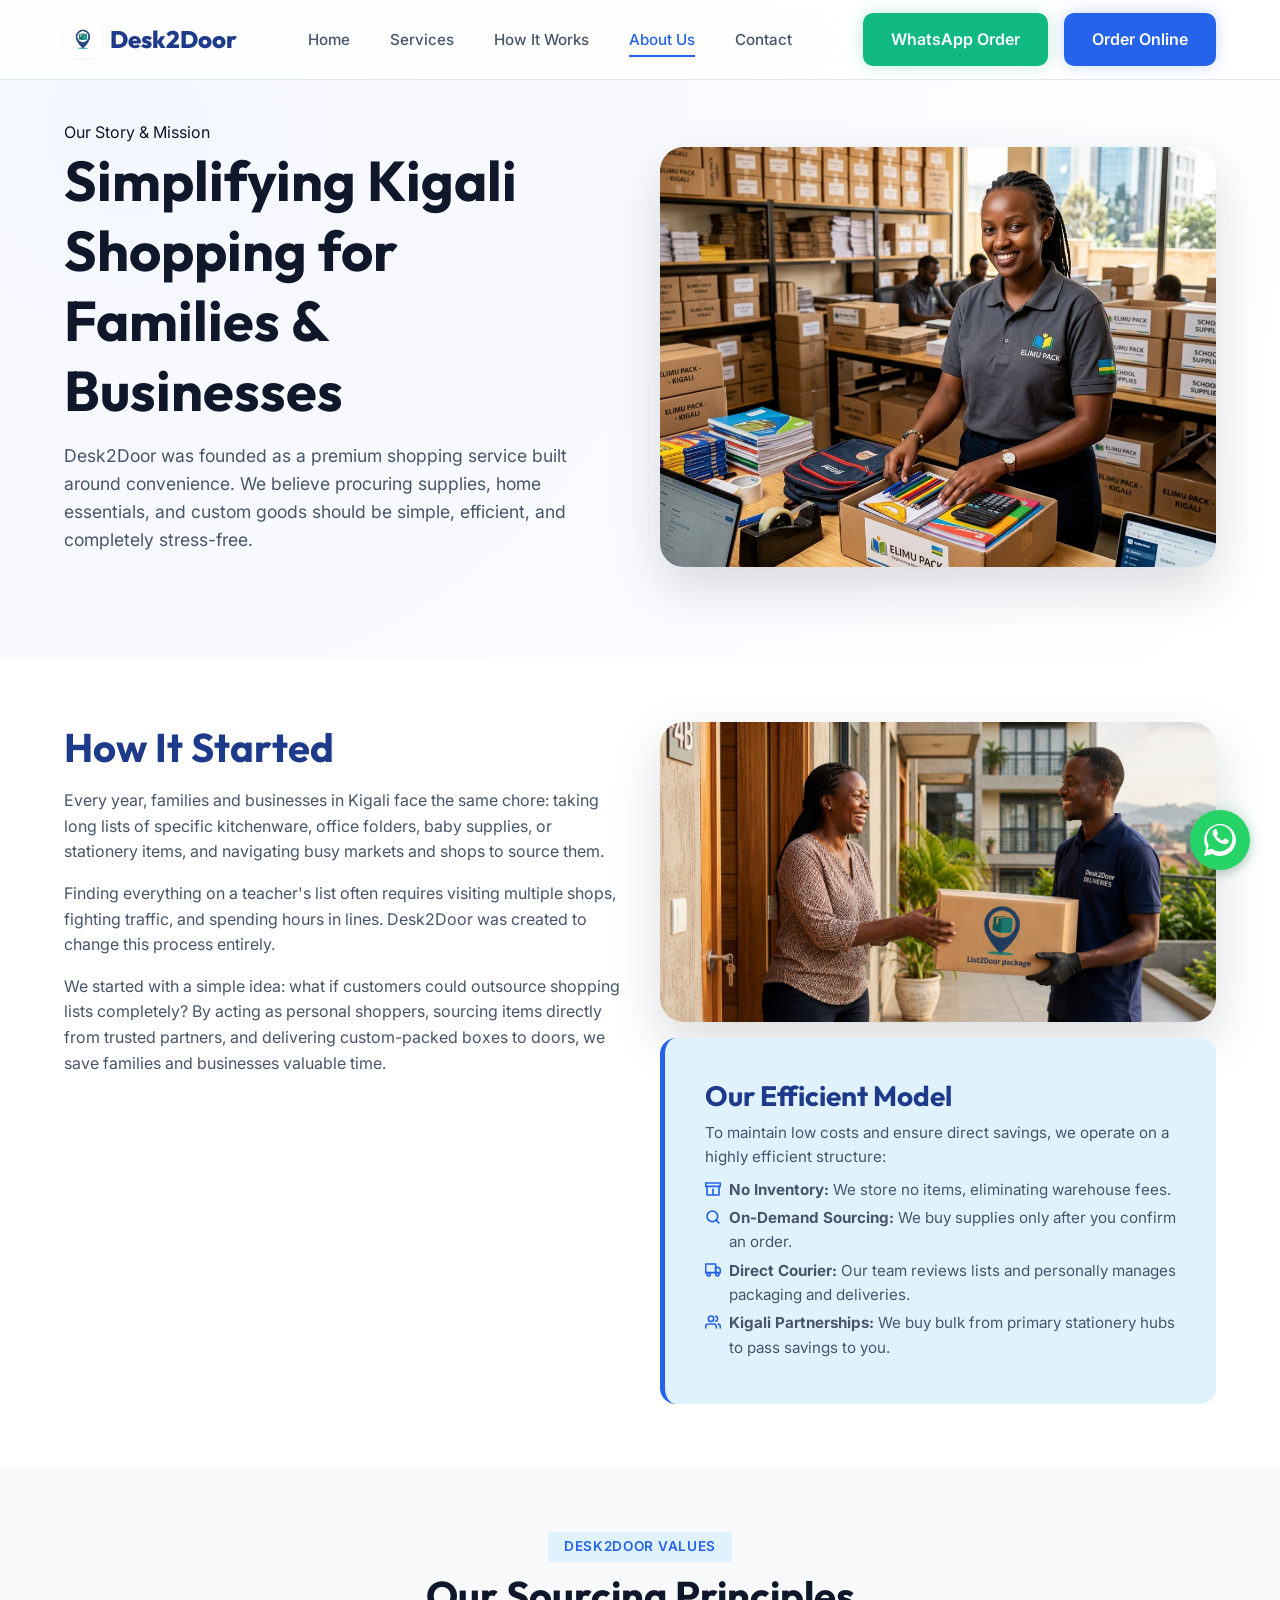
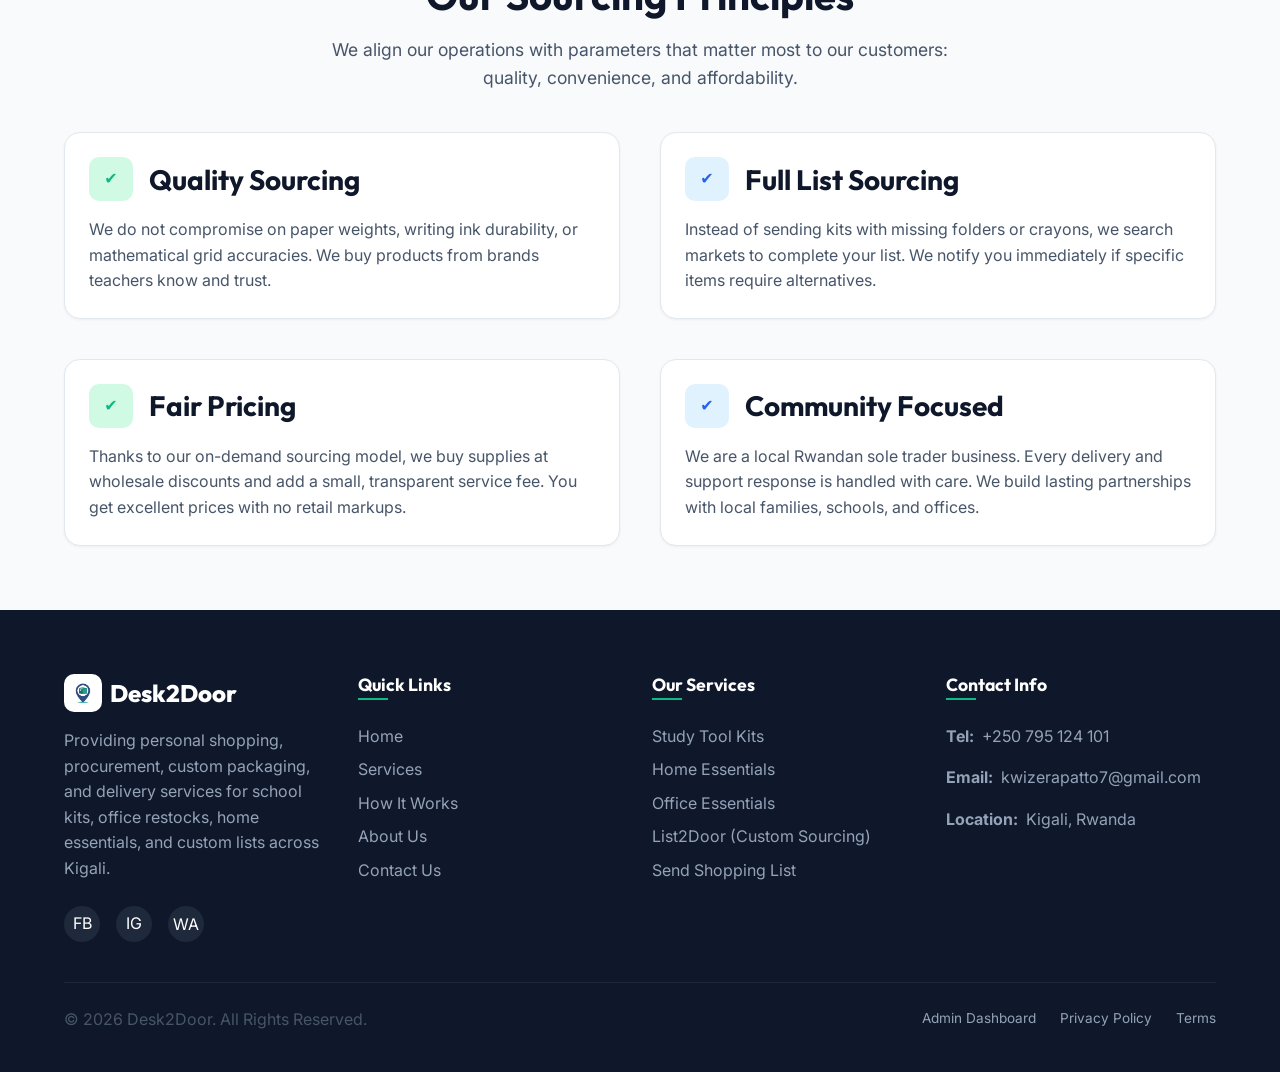
==== commit 8562bb21: "chore: update logo to logo2.jpeg" ====
--- a/about.html
+++ b/about.html
@@ -13,7 +13,7 @@
     <header class="header">
         <div class="container">
             <a href="index.html" class="logo">
-                <img src="images/logo.png" alt="Desk2Door Logo" class="logo-icon-img">
+                <img src="images/logo2.jpeg" alt="Desk2Door Logo" class="logo-icon-img">
                 Desk2Door
             </a>
             
@@ -159,7 +159,7 @@
             <div class="grid-4 footer-top">
                 <div class="footer-col">
                     <a href="index.html" class="footer-logo">
-                        <img src="images/logo.png" alt="Desk2Door Logo" class="logo-icon-img">
+                        <img src="images/logo2.jpeg" alt="Desk2Door Logo" class="logo-icon-img">
                         Desk2Door
                     </a>
                     <p class="footer-desc">Providing personal shopping, procurement, custom packaging, and delivery services for school kits, office restocks, home essentials, and custom lists across Kigali.</p>
--- a/css/style.css
+++ b/css/style.css
@@ -141,11 +141,23 @@
     width: 100%;
     max-width: 1200px;
     margin: 0 auto;
-    padding: 0 var(--space-lg);
+    padding: 0 var(--space-md);
+}
+
+@media (min-width: 576px) {
+    .container {
+        padding: 0 var(--space-lg);
+    }
 }
 
 .section {
-    padding: var(--space-xxl) 0;
+    padding: var(--space-xl) 0;
+}
+
+@media (min-width: 768px) {
+    .section {
+        padding: var(--space-xxl) 0;
+    }
 }
 
 .section-alt {
@@ -434,6 +446,7 @@
         transition: var(--transition-normal);
         border-top: 1px solid var(--border-color);
         box-shadow: var(--shadow-xl);
+        overflow-y: auto;
     }
     
     .nav-menu.active {
@@ -592,12 +605,24 @@
 .hero-photo {
     z-index: 2;
     width: 100%;
-    height: 480px;
+    height: 260px;
     object-fit: cover;
     object-position: center top;
     border-radius: var(--radius-xl);
     box-shadow: 0 25px 60px rgba(15, 23, 42, 0.18);
     display: block;
+}
+
+@media (min-width: 480px) {
+    .hero-photo { height: 340px; }
+}
+
+@media (min-width: 768px) {
+    .hero-photo { height: 420px; }
+}
+
+@media (min-width: 1024px) {
+    .hero-photo { height: 480px; }
 }
 
 /* Category card photo thumbnail */
@@ -631,12 +656,20 @@
 /* About page story photo */
 .about-photo {
     width: 100%;
-    height: 420px;
+    height: 240px;
     object-fit: cover;
     object-position: center;
     border-radius: var(--radius-xl);
     box-shadow: 0 20px 50px rgba(15, 23, 42, 0.15);
     display: block;
+}
+
+@media (min-width: 768px) {
+    .about-photo { height: 360px; }
+}
+
+@media (min-width: 1024px) {
+    .about-photo { height: 420px; }
 }
 
 .floating-card {
@@ -1073,13 +1106,13 @@
 /* Payment selection grid */
 .payment-selector-grid {
     display: grid;
-    grid-template-columns: repeat(3, 1fr);
+    grid-template-columns: 1fr;
     gap: var(--space-md);
 }
 
-@media (max-width: 576px) {
+@media (min-width: 480px) {
     .payment-selector-grid {
-        grid-template-columns: 1fr;
+        grid-template-columns: repeat(3, 1fr);
     }
 }
 
@@ -1504,13 +1537,19 @@
 
 .modal-detail-grid {
     display: grid;
-    grid-template-columns: repeat(2, 1fr);
+    grid-template-columns: 1fr;
     gap: var(--space-md);
     margin-bottom: var(--space-lg);
 }
 
+@media (min-width: 480px) {
+    .modal-detail-grid {
+        grid-template-columns: repeat(2, 1fr);
+    }
+}
+
 .modal-detail-full {
-    grid-column: span 2;
+    grid-column: 1 / -1;
 }
 
 .modal-detail-item h4 {
@@ -1805,9 +1844,21 @@
 /* Multi-category Sourcing Grid */
 .categories-grid {
     display: grid;
-    grid-template-columns: repeat(auto-fill, minmax(280px, 1fr));
+    grid-template-columns: 1fr;
     gap: var(--space-lg);
     margin-top: var(--space-xl);
+}
+
+@media (min-width: 480px) {
+    .categories-grid {
+        grid-template-columns: repeat(2, 1fr);
+    }
+}
+
+@media (min-width: 1024px) {
+    .categories-grid {
+        grid-template-columns: repeat(3, 1fr);
+    }
 }
 
 .category-card {
@@ -1924,9 +1975,21 @@
 /* Smart Lists (Coming Soon Mockup) */
 .smart-lists-container {
     display: grid;
-    grid-template-columns: repeat(auto-fill, minmax(320px, 1fr));
+    grid-template-columns: 1fr;
     gap: var(--space-lg);
     margin-top: var(--space-xl);
+}
+
+@media (min-width: 640px) {
+    .smart-lists-container {
+        grid-template-columns: repeat(2, 1fr);
+    }
+}
+
+@media (min-width: 1024px) {
+    .smart-lists-container {
+        grid-template-columns: repeat(3, 1fr);
+    }
 }
 
 .smart-list-card {
@@ -2133,3 +2196,245 @@
     box-shadow: 0 0 0 3px rgba(37, 99, 235, 0.1);
 }
 
+/* ========================================================================
+   RESPONSIVE OVERHAUL — Mobile-First Breakpoints
+   Breakpoints: xs<480, sm≥480, md≥768, lg≥1024, xl≥1280
+   ======================================================================== */
+
+/* ----- Extra-small screens (≤480px) ----- */
+@media (max-width: 480px) {
+    /* Typography scale down */
+    h1 { font-size: 1.9rem; }
+    h2 { font-size: 1.5rem; }
+    h3 { font-size: 1.2rem; }
+
+    /* Hero section: stack, reduce padding */
+    .hero {
+        padding-top: calc(var(--header-height) + var(--space-md));
+        padding-bottom: var(--space-xl);
+    }
+
+    .hero-title {
+        font-size: 1.8rem;
+    }
+
+    .hero-desc {
+        font-size: 0.95rem;
+    }
+
+    .hero-stats {
+        grid-template-columns: repeat(3, 1fr);
+        gap: var(--space-sm);
+    }
+
+    .hero-stat-val {
+        font-size: 1.2rem;
+    }
+
+    .hero-stat-lbl {
+        font-size: 0.7rem;
+    }
+
+    /* Hide floating badges on very small screens to prevent overflow */
+    .floating-card {
+        display: none;
+    }
+
+    /* Header buttons: compact on very small screens */
+    .header-actions .btn {
+        font-size: 0.72rem;
+        padding: 0.4rem 0.65rem;
+    }
+
+    /* Benefit card padding */
+    .benefit-card {
+        padding: var(--space-lg);
+    }
+
+    /* Form card padding */
+    .form-card {
+        padding: var(--space-lg) var(--space-md);
+    }
+
+    /* Pricing card compact */
+    .pricing-card {
+        padding: var(--space-lg);
+    }
+
+    /* Admin modal full-width */
+    .admin-modal {
+        width: 97%;
+        max-height: 92vh;
+        top: 4%;
+        transform: translate(-50%, 0) scale(0.95);
+    }
+
+    .admin-modal.active {
+        transform: translate(-50%, 0) scale(1);
+    }
+
+    /* Admin filter buttons wrap nicely */
+    .admin-filters {
+        flex-wrap: wrap;
+    }
+
+    .admin-filter-btn {
+        font-size: 0.78rem;
+        padding: 0.35rem 0.6rem;
+    }
+
+    /* Order form category cards 2x2 */
+    .order-categories-grid {
+        grid-template-columns: repeat(2, 1fr);
+    }
+
+    /* Section header text */
+    .section-header p {
+        font-size: 0.95rem;
+    }
+
+    /* Footer contact info */
+    .footer-contact-info li {
+        font-size: 0.85rem;
+    }
+
+    /* FAQ question font smaller */
+    .faq-question {
+        font-size: 0.95rem;
+    }
+}
+
+/* ----- Small screens (480px – 767px) ----- */
+@media (min-width: 480px) and (max-width: 767px) {
+    h1 { font-size: 2.1rem; }
+    h2 { font-size: 1.7rem; }
+
+    .hero-title { font-size: 2rem; }
+
+    /* Show floating badges only if they fit */
+    .floating-card-1 { top: 5%; left: 2%; }
+    .floating-card-2 { bottom: 8%; right: 2%; }
+}
+
+/* ----- Medium (tablet) ≥768px hero layout fix ----- */
+@media (min-width: 768px) {
+    /* Hero becomes 2-column */
+    .hero .container.grid-2 {
+        align-items: center;
+    }
+
+    .hero-content {
+        padding-right: var(--space-lg);
+    }
+
+    /* Floating cards visible */
+    .floating-card {
+        display: flex;
+    }
+}
+
+/* ----- About page hero layout on mobile ----- */
+@media (max-width: 767px) {
+    .about-hero .grid-2 {
+        grid-template-columns: 1fr;
+    }
+
+    .about-hero .reveal-left,
+    .about-hero .reveal-right {
+        transform: translateY(20px);
+    }
+
+    /* Footer 4-col collapses to 1 */
+    .grid-4.footer-top {
+        grid-template-columns: 1fr;
+    }
+
+    /* Footer bottom stacks */
+    .footer-bottom-links {
+        gap: var(--space-md);
+        flex-wrap: wrap;
+        justify-content: center;
+    }
+
+    /* Admin header row stacks */
+    .admin-header-row {
+        flex-direction: column;
+        align-items: flex-start;
+    }
+
+    /* Admin table controls stack */
+    .admin-table-controls {
+        flex-direction: column;
+        align-items: flex-start;
+    }
+
+    .admin-search-wrapper {
+        max-width: 100%;
+        width: 100%;
+    }
+
+    /* Services page pricing grid */
+    .grid-3.pricing-grid {
+        grid-template-columns: 1fr;
+    }
+
+    /* Timeline stays left-aligned on mobile (already styled for mobile above desktop breakpoint) */
+    .timeline::after {
+        left: 31px;
+    }
+    .timeline-item {
+        width: 100%;
+        padding: var(--space-md) var(--space-md) var(--space-xl) calc(var(--space-xxl) + var(--space-sm));
+        left: 0 !important;
+        text-align: left !important;
+    }
+    .timeline-badge {
+        left: 11px;
+        margin-left: 0;
+        top: 15px;
+    }
+    .timeline-item:nth-child(odd) .timeline-content:hover {
+        transform: translateX(-5px);
+    }
+
+    /* Contact/order page side-by-side info layout stacks */
+    .contact-grid {
+        grid-template-columns: 1fr;
+    }
+
+    /* Wider hero actions buttons on mobile */
+    .hero-actions {
+        flex-direction: column;
+    }
+    .hero-actions .btn {
+        width: 100%;
+        justify-content: center;
+    }
+
+    /* Section header narrower max-width on mobile */
+    .section-header {
+        max-width: 100%;
+        padding: 0 var(--space-sm);
+    }
+}
+
+/* ----- Large screens ≥1024px fine-tuning ----- */
+@media (min-width: 1024px) {
+    /* Hero restored full height padding */
+    .hero {
+        padding-top: calc(var(--header-height) + var(--space-xxl));
+    }
+
+    /* Category grid max 3 cols already handled above */
+}
+
+/* ----- Overflow safety net ----- */
+* {
+    min-width: 0; /* prevents flex children from overflowing */
+}
+
+img, video, iframe, svg {
+    max-width: 100%;
+    height: auto;
+}
+
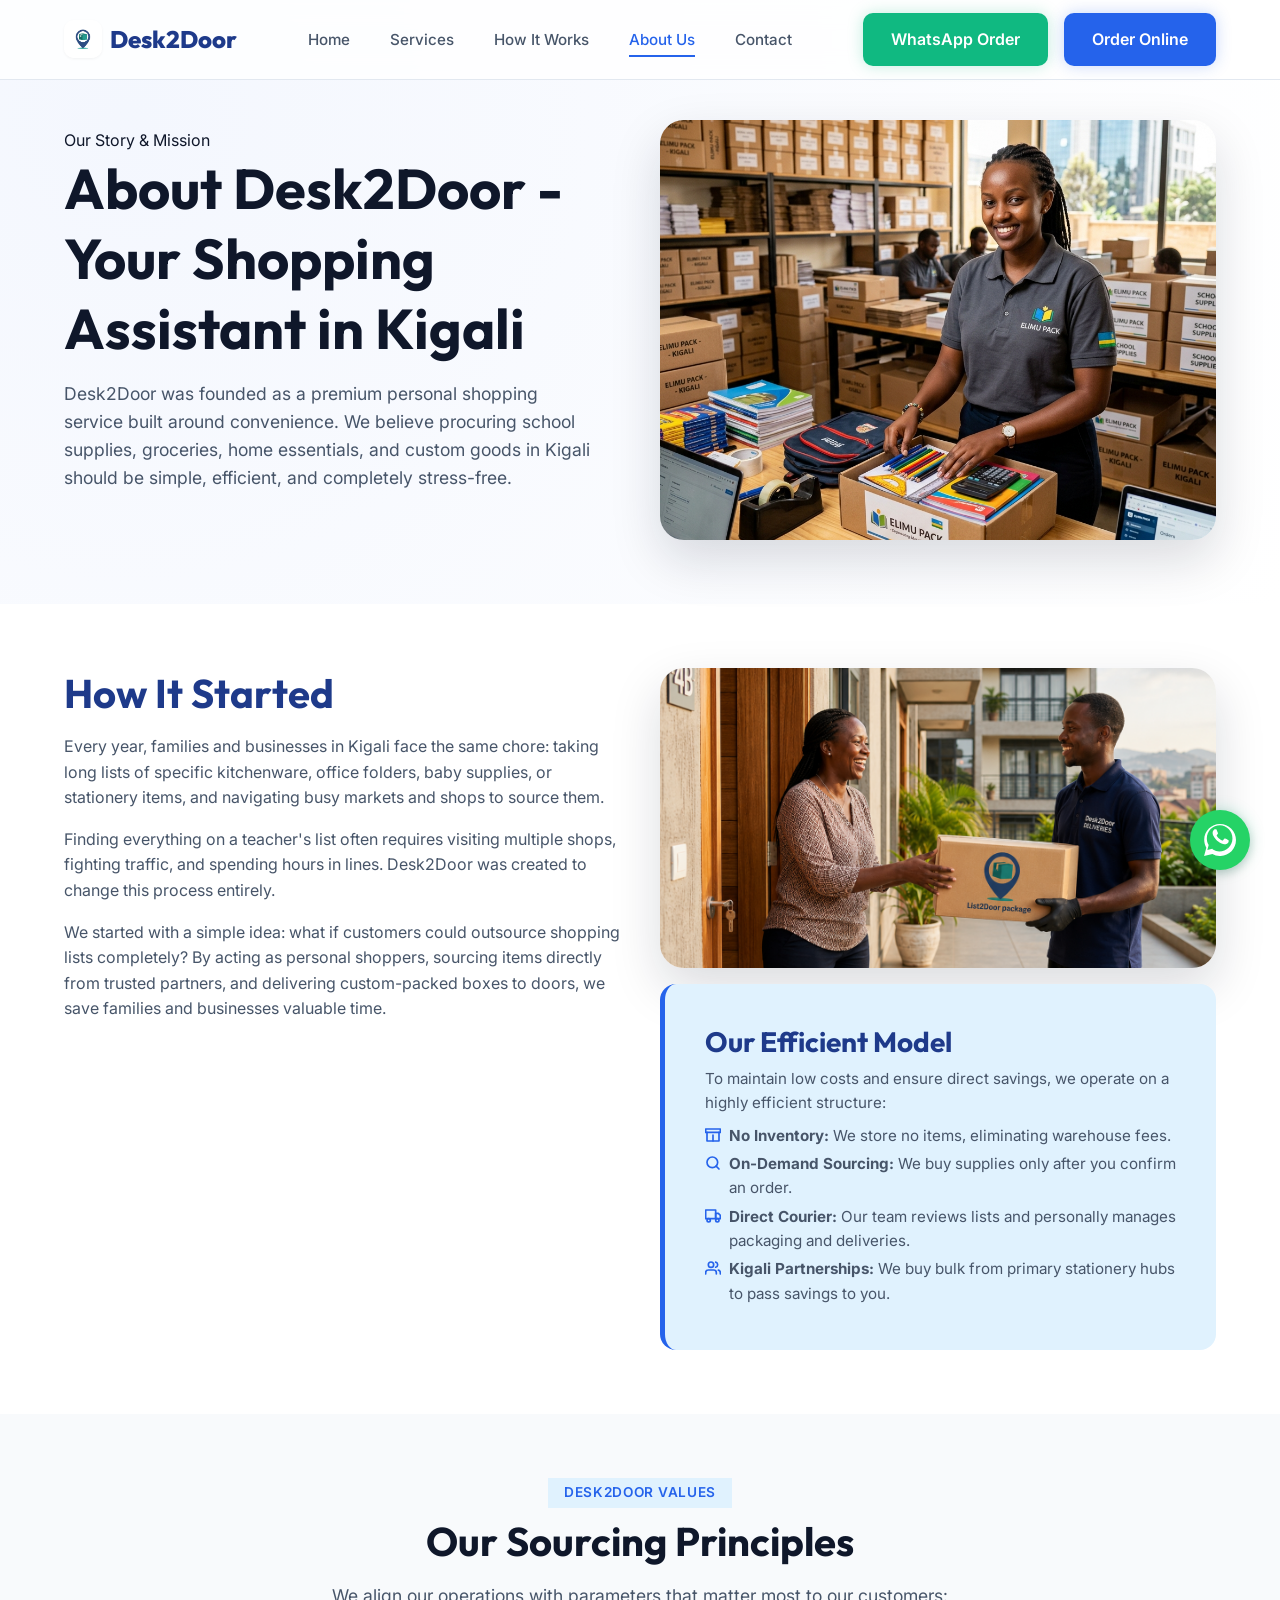
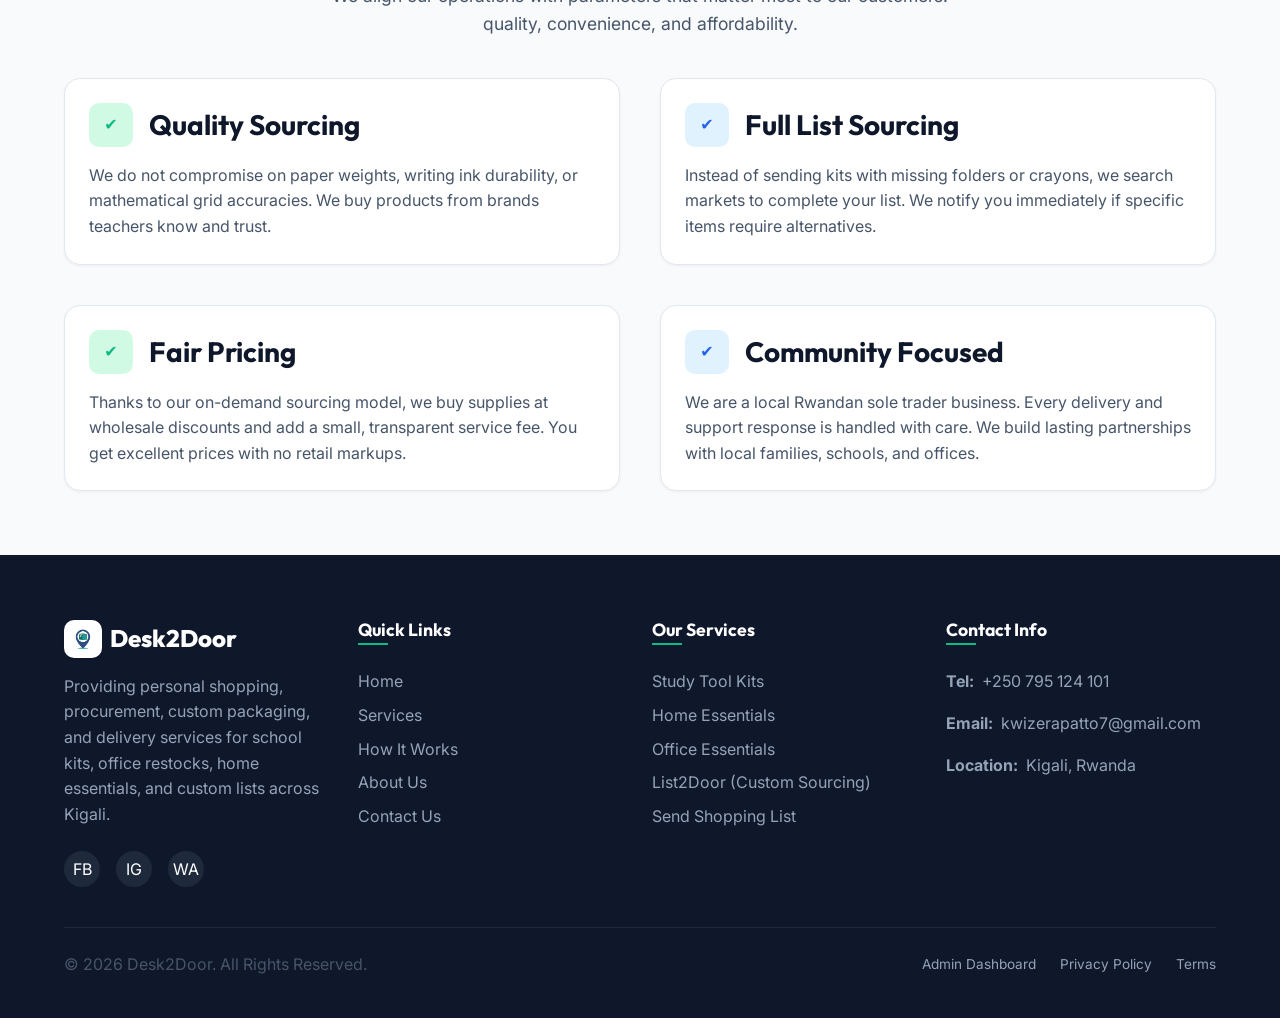
==== commit 642dc116: "seo: complete technical SEO optimization, structured data schemas, sitemap.xml, robots.txt, accessib" ====
--- a/about.html
+++ b/about.html
@@ -3,9 +3,69 @@
 <head>
     <meta charset="UTF-8">
     <meta name="viewport" content="width=device-width, initial-scale=1.0">
-    <title>About Our Sourcing Business - Desk2Door</title>
-    <meta name="description" content="Discover the story of Desk2Door. A premium personal shopping, procurement, custom packaging, and doorstep delivery service across Kigali.">
+    
+    <!-- Primary SEO Metadata -->
+    <title>About Desk2Door | Trusted Personal Shopping & Sourcing Service in Kigali</title>
+    <meta name="description" content="Discover the Desk2Door story. We provide reliable personal shopping, school kit packaging, grocery sourcing, and doorstep delivery across Kigali, Rwanda. Learn about our mission and vision.">
+    <meta name="keywords" content="personal shopping service Rwanda, shopping assistant Kigali, school supplies Kigali, Desk2Door Kigali, custom shopping service Kigali, home delivery Kigali">
+    <meta name="robots" content="index, follow, max-image-preview:large, max-snippet:-1, max-video-preview:-1">
+    <link rel="canonical" href="https://desk2door.rw/about.html">
+    <meta name="author" content="Desk2Door Rwanda">
+
+    <!-- Open Graph Metadata -->
+    <meta property="og:type" content="website">
+    <meta property="og:site_name" content="Desk2Door">
+    <meta property="og:url" content="https://desk2door.rw/about.html">
+    <meta property="og:title" content="About Desk2Door | Personal Shopping Service Kigali">
+    <meta property="og:description" content="Discover Desk2Door's mission to eliminate shopping stress for families and businesses in Kigali, Rwanda.">
+    <meta property="og:image" content="https://desk2door.rw/images/about_team.jpg">
+
+    <!-- Twitter Card Metadata -->
+    <meta name="twitter:card" content="summary_large_image">
+    <meta name="twitter:title" content="About Desk2Door | Personal Shopping Service Kigali">
+    <meta name="twitter:description" content="Discover Desk2Door's mission to eliminate shopping stress for families and businesses in Kigali, Rwanda.">
+    <meta name="twitter:image" content="https://desk2door.rw/images/about_team.jpg">
+
+    <!-- Favicons -->
+    <link rel="icon" type="image/x-icon" href="favicon.ico">
+    <link rel="icon" type="image/png" sizes="32x32" href="images/favicon-32x32.png">
+    <link rel="icon" type="image/png" sizes="16x16" href="images/favicon-16x16.png">
+    <link rel="apple-touch-icon" sizes="180x180" href="images/apple-touch-icon.png">
+
+    <!-- Stylesheet -->
     <link rel="stylesheet" href="css/style.css">
+
+    <!-- Schema.org JSON-LD -->
+    <script type="application/ld+json">
+    {
+      "@context": "https://schema.org",
+      "@graph": [
+        {
+          "@type": "BreadcrumbList",
+          "itemListElement": [
+            {
+              "@type": "ListItem",
+              "position": 1,
+              "name": "Home",
+              "item": "https://desk2door.rw/"
+            },
+            {
+              "@type": "ListItem",
+              "position": 2,
+              "name": "About Us",
+              "item": "https://desk2door.rw/about.html"
+            }
+          ]
+        },
+        {
+          "@type": "AboutPage",
+          "url": "https://desk2door.rw/about.html",
+          "name": "About Desk2Door",
+          "description": "Desk2Door provides personal shopping, procurement, custom packaging, and doorstep delivery for school supplies, groceries, household items, and office restocks across Kigali, Rwanda."
+        }
+      ]
+    }
+    </script>
 </head>
 <body>
 
@@ -13,7 +73,7 @@
     <header class="header">
         <div class="container">
             <a href="index.html" class="logo">
-                <img src="images/logo2.jpeg" alt="Desk2Door Logo" class="logo-icon-img">
+                <img src="images/logo2.jpeg" alt="Desk2Door Logo" class="logo-icon-img" width="40" height="40">
                 Desk2Door
             </a>
             
@@ -43,14 +103,17 @@
         <div class="container grid-2">
             <div class="hero-content reveal">
                 <span class="tag tag-green">Our Story & Mission</span>
-                <h1 style="margin-bottom: var(--space-md);">Simplifying Kigali Shopping for Families & Businesses</h1>
-                <p class="hero-desc">Desk2Door was founded as a premium shopping service built around convenience. We believe procuring supplies, home essentials, and custom goods should be simple, efficient, and completely stress-free.</p>
+                <h1 style="margin-bottom: var(--space-md);">About Desk2Door - Your Shopping Assistant in Kigali</h1>
+                <p class="hero-desc">Desk2Door was founded as a premium personal shopping service built around convenience. We believe procuring school supplies, groceries, home essentials, and custom goods in Kigali should be simple, efficient, and completely stress-free.</p>
             </div>
             <div class="flex-center reveal delay-200" style="position: relative;">
                 <img
                     src="images/about_team.jpg"
-                    alt="Desk2Door founder packing an order in Kigali"
+                    alt="Desk2Door team member packing a personal shopping order in Kigali"
+                    title="Desk2Door Personal Shopping Team Kigali"
                     class="about-photo"
+                    width="500"
+                    height="500"
                     loading="eager"
                 />
             </div>
--- a/css/style.css
+++ b/css/style.css
@@ -2438,3 +2438,46 @@
     height: auto;
 }
 
+/* ----- Mobile Header Optimizations (iPhone 12 Mini & Small Screens) ----- */
+@media (max-width: 576px) {
+    :root {
+        --header-height: 62px;
+    }
+    
+    .header.scrolled {
+        height: 62px;
+    }
+    
+    .logo {
+        font-size: 1.2rem;
+        gap: 6px;
+    }
+    
+    .logo-icon-img {
+        width: 30px;
+        height: 30px;
+    }
+    
+    .header-actions {
+        gap: 6px;
+    }
+    
+    /* Hide the text-heavy secondary button on mobile. The green floating WhatsApp button is already active. */
+    .header-actions .btn-secondary {
+        display: none !important;
+    }
+    
+    .header-actions .btn-primary {
+        font-size: 0.72rem;
+        padding: 0.45rem 0.8rem;
+        border-radius: var(--radius-sm);
+        box-shadow: none; /* Reduce visual noise */
+    }
+    
+    .hamburger {
+        width: 22px;
+        height: 16px;
+    }
+}
+
+
